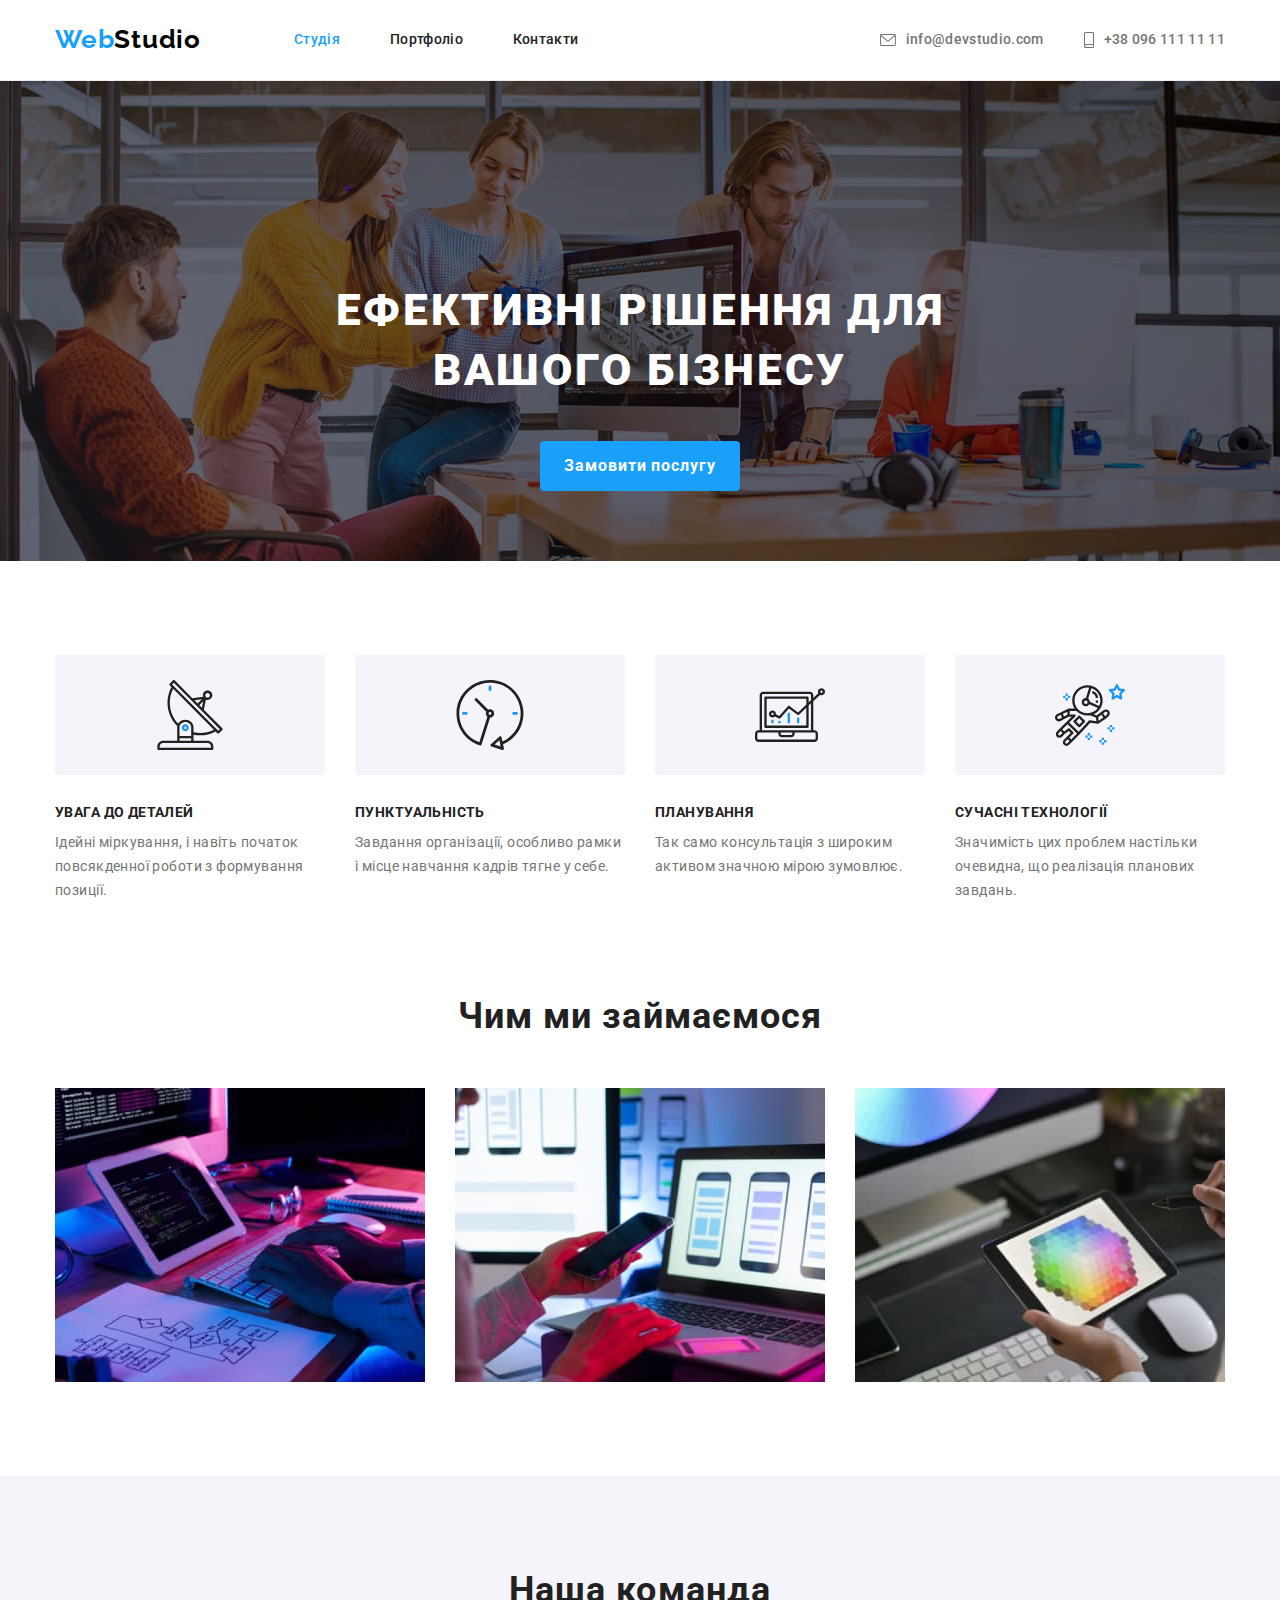
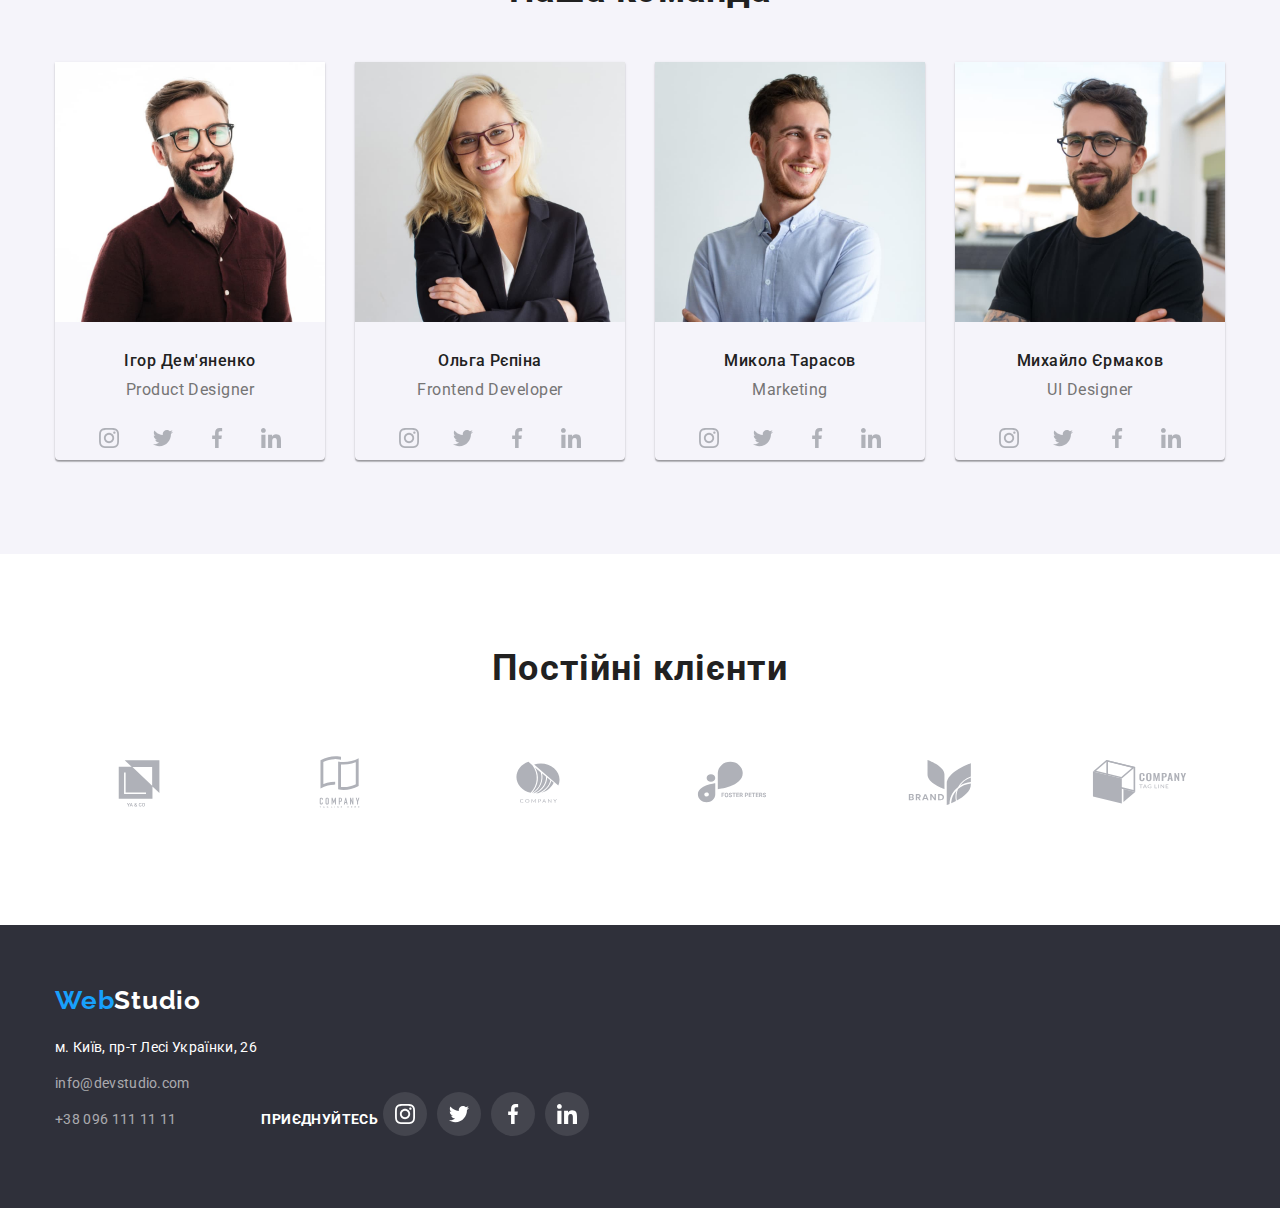
==== index.html @ 4e3cd731 "footer" ====
<!DOCTYPE html>
<html lang="uk">
  <head>
    <meta charset="UTF-8" />
    <meta http-equiv="X-UA-Compatible" content="IE=edge" />
    <meta name="viewport" content="width=device-width, initial-scale=1.0" />
    <title>Studio</title>
    <link rel="preconnect" href="https://fonts.googleapis.com" />
    <link rel="preconnect" href="https://fonts.gstatic.com" crossorigin />
    <link
      href="https://fonts.googleapis.com/css2?family=Raleway:wght@700&family=Roboto:wght@400;500;700;900&display=swap"
      rel="stylesheet"
    />
    <link
      rel="stylesheet"
      href="https://cdnjs.cloudflare.com/ajax/libs/modern-normalize/1.1.0/modern-normalize.min.css"
    />
    <link rel="stylesheet" href="./css/styles.css" />
  </head>
  <body>
    <header>
      <div class="container main-nav">
        <a href="./index.html" class="logo"
          ><span class="logo-first-text">Web</span
          ><span class="logo-nav-second-text">Studio</span></a
        >
        <nav>
          <ul class="site-nav list">
            <li class="item">
              <a href="./index.html" class="link current">Студія</a>
            </li>
            <li class="item">
              <a href="./portfolio.html" class="link">Портфоліо</a>
            </li>
            <li class="item"><a href="" class="link">Контакти</a></li>
          </ul>
        </nav>
        <ul class="contacts list">
          <li class="item">
            <svg class="icon envelope" width="16px" height="12px">
              <use href="../images/sprite-min.svg#icon-envelope"></use>
            </svg>
            <a href="mailto:info@devstudio.com">info@devstudio.com</a>
          </li>
          <li class="item">
            <svg class="icon smartphone" width="10px" height="16px">
              <use href="../images/sprite-min.svg#icon-smartphone"></use>
            </svg>
            <a href="tel:+380961111111">+38 096 111 11 11</a>
          </li>
        </ul>
      </div>
    </header>
    <main>
      <!-- секція герой -->

      <section class="hero overlay">
        <div class="container">
          <h1 class="hero-title">Ефективні рішення для вашого бізнесу</h1>
          <button type="button" class="button hero-button">
            Замовити послугу
          </button>
        </div>
      </section>

      <section class="section">
        <div class="container">
          <h2 class="section-title visually-hidden">Наші переваги</h2>
          <ul class="features-list list">
            <li class="item">
              <div class="icon">
                <svg class="antena" width="70px" height="70px">
                  <use href="../images/sprite-min.svg#icon-antena"></use>
                </svg>
              </div>
              <h3 class="title">Увага до деталей</h3>
              <p class="text">
                Ідейні міркування, і навіть початок повсякденної роботи з
                формування позиції.
              </p>
            </li>
            <li class="item">
              <div class="icon">
                <svg class="clock" width="70px" height="70px">
                  <use href="../images/sprite-min.svg#icon-clock"></use>
                </svg>
              </div>
              <h3 class="title">Пунктуальність</h3>
              <p class="text">
                Завдання організації, особливо рамки і місце навчання кадрів
                тягне у себе.
              </p>
            </li>
            <li class="item">
              <div class="icon">
                <svg class="diagram" width="70px" height="70px">
                  <use href="../images/sprite-min.svg#icon-diagram"></use>
                </svg>
              </div>
              <h3 class="title">Планування</h3>
              <p class="text">
                Так само консультація з широким активом значною мірою зумовлює.
              </p>
            </li>
            <li class="item">
              <div class="icon">
                <svg class="astronaut" width="70px" height="70px">
                  <use href="../images/sprite-min.svg#icon-astronaut"></use>
                </svg>
              </div>
              <h3 class="title">Сучасні технології</h3>
              <p class="text">
                Значимість цих проблем настільки очевидна, що реалізація
                планових завдань.
              </p>
            </li>
          </ul>
        </div>
      </section>

      <section class="section">
        <div class="container">
          <h2 class="section-title">Чим ми займаємося</h2>
          <ul class="work-list list">
            <li class="image">
              <img src="./images/what-we-do-1.jpg" alt="Кодимо алгоритми" />
            </li>
            <li class="image">
              <img src="./images/what-we-do-2.jpg" alt="Розробляємо дизайн" />
            </li>
            <li class="image">
              <img src="./images/what-we-do-3.jpg" alt="Обираємо кольори" />
            </li>
          </ul>
        </div>
      </section>

      <section class="section members">
        <div class="container">
          <h2 class="section-title">Наша команда</h2>
          <ul class="members-list list">
            <li class="item">
              <img
                src="./images/team-photo-1.jpg"
                width="270"
                height="260"
                alt="Член команди"
              />
              <div class="teammate-description">
                <h3 class="teammate-name">Ігор Дем'яненко</h3>
                <p class="teammate-post">Product Designer</p>
              </div>

              <ul class="social">
                <li>
                  <svg class="icon instagram" width="20px" height="20px">
                    <use href="../images/sprite-min.svg#icon-instagram"></use>
                  </svg>
                </li>
                <li>
                  <svg class="icon twitter" width="20px" height="20px">
                    <use href="../images/sprite-min.svg#icon-twitter"></use>
                  </svg>
                </li>
                <li>
                  <svg class="icon facebook" width="20px" height="20px">
                    <use href="../images/sprite-min.svg#icon-facebook"></use>
                  </svg>
                </li>
                <li>
                  <svg class="icon linkedin" width="20px" height="20px">
                    <use href="../images/sprite-min.svg#icon-linkedin"></use>
                  </svg>
                </li>
              </ul>
            </li>
            <li class="item">
              <img
                src="./images/team-photo-2.jpg"
                width="270"
                height="260"
                alt="Член команди"
              />
              <div class="teammate-description">
                <h3 class="teammate-name">Ольга Рєпіна</h3>
                <p class="teammate-post">Frontend Developer</p>
              </div>

              <ul class="social">
                <li>
                  <svg class="icon instagram" width="20px" height="20px">
                    <use href="../images/sprite-min.svg#icon-instagram"></use>
                  </svg>
                </li>
                <li>
                  <svg class="icon twitter" width="20px" height="20px">
                    <use href="../images/sprite-min.svg#icon-twitter"></use>
                  </svg>
                </li>
                <li>
                  <svg class="icon facebook" width="20px" height="20px">
                    <use href="../images/sprite-min.svg#icon-facebook"></use>
                  </svg>
                </li>
                <li>
                  <svg class="icon linkedin" width="20px" height="20px">
                    <use href="../images/sprite-min.svg#icon-linkedin"></use>
                  </svg>
                </li>
              </ul>
            </li>
            <li class="item">
              <img
                src="./images/team-photo-3.jpg"
                width="270"
                height="260"
                alt="Член команди"
              />
              <div class="teammate-description">
                <h3 class="teammate-name">Микола Тарасов</h3>
                <p class="teammate-post">Marketing</p>
              </div>

              <ul class="social">
                <li>
                  <svg class="icon instagram" width="20px" height="20px">
                    <use href="../images/sprite-min.svg#icon-instagram"></use>
                  </svg>
                </li>
                <li>
                  <svg class="icon twitter" width="20px" height="20px">
                    <use href="../images/sprite-min.svg#icon-twitter"></use>
                  </svg>
                </li>
                <li>
                  <svg class="icon facebook" width="20px" height="20px">
                    <use href="../images/sprite-min.svg#icon-facebook"></use>
                  </svg>
                </li>
                <li>
                  <svg class="icon linkedin" width="20px" height="20px">
                    <use href="../images/sprite-min.svg#icon-linkedin"></use>
                  </svg>
                </li>
              </ul>
            </li>
            <li class="item">
              <img
                src="./images/team-photo-4.jpg"
                width="270"
                height="260"
                alt="Член команди"
              />
              <div class="teammate-description">
                <h3 class="teammate-name">Михайло Єрмаков</h3>
                <p class="teammate-post">UI Designer</p>
              </div>

              <ul class="social">
                <li>
                  <svg class="icon instagram" width="20px" height="20px">
                    <use href="../images/sprite-min.svg#icon-instagram"></use>
                  </svg>
                </li>
                <li>
                  <svg class="icon twitter" width="20px" height="20px">
                    <use href="../images/sprite-min.svg#icon-twitter"></use>
                  </svg>
                </li>
                <li>
                  <svg class="icon facebook" width="20px" height="20px">
                    <use href="../images/sprite-min.svg#icon-facebook"></use>
                  </svg>
                </li>
                <li>
                  <svg class="icon linkedin" width="20px" height="20px">
                    <use href="../images/sprite-min.svg#icon-linkedin"></use>
                  </svg>
                </li>
              </ul>
            </li>
          </ul>
        </div>
      </section>
      <section class="section">
        <div class="container">
          <h2 class="section-title">Постійні клієнти</h2>
          <ul class="clients">
            <li class="item">
              <a href="" class="link">
                <svg class="icon logo-1" width="106px" height="60px">
                  <use href="../images/sprite-min.svg#icon-logo-1"></use>
                </svg>
              </a>
            </li>
            <li class="item">
              <a href="" class="link">
                <svg class="icon logo-2" width="106px" height="60px">
                  <use href="../images/sprite-min.svg#icon-logo-2"></use>
                </svg>
              </a>
            </li>
            <li class="item">
              <a href="" class="link">
                <svg class="icon logo-3" width="106px" height="60px">
                  <use href="../images/sprite-min.svg#icon-logo-3"></use>
                </svg>
              </a>
            </li>
            <li class="item">
              <a href="" class="link">
                <svg class="icon logo-4" width="106px" height="60px">
                  <use href="../images/sprite-min.svg#icon-logo-4"></use>
                </svg>
              </a>
            </li>
            <li class="item">
              <a href="" class="link">
                <svg class="icon logo-5" width="106px" height="60px">
                  <use href="../images/sprite-min.svg#icon-logo-5"></use>
                </svg>
              </a>
            </li>
            <li class="item">
              <a href="" class="link">
                <svg class="icon logo-6" width="106px" height="60px">
                  <use href="../images/sprite-min.svg#icon-logo-6"></use>
                </svg>
              </a>
            </li>
          </ul>
        </div>
      </section>
    </main>

    <footer>
      <div class="container">
        <a href="./index.html" class="logo link">
          <span class="logo-first-text">Web</span
          ><span class="logo-foot-second-text">Studio</span>
        </a>

        <address>
          <ul class="list">
            <li class="link-contact">
              <a
                href="https://goo.gl/maps/D8XiGMWLW442jAMw8"
                target="_blank"
                rel="noopener noreferrer"
                class="footer-geolocation"
                >м. Київ, пр-т Лесі Українки, 26</a
              >
            </li>
            <li class="link-contact">
              <a href="mailto:info@devstudio.com" class="footer-contacts"
                >info@devstudio.com</a
              >
            </li>
            <li class="link-contact">
              <a href="tel:+380961111111" class="footer-contacts"
                >+38 096 111 11 11</a
              >
            </li>
          </ul>
        </address>
          <h3 class="title">Приєднуйтесь</h3>
          <ul class="footer-social">
            <li class="item list">
              <a href="" class="link">
                <svg class="icon instagram" width="20px" height="20px">
                  <use href="../images/sprite-min.svg#icon-instagram"></use>
                </svg>
              </a>
            </li>
            <li class="item list">
              <a href="" class="link">
                <svg class="icon twitter" width="20px" height="20px">
                  <use href="../images/sprite-min.svg#icon-twitter"></use>
                </svg>
              </a>
            </li>
            <li class="item list">
              <a href="" class="link">
                <svg class="icon facebook" width="20px" height="20px">
                  <use href="../images/sprite-min.svg#icon-facebook"></use>
                </svg>
              </a>
            </li>
            <li class="item list">
              <a href="" class="link">
                <svg class="icon linkedin" width="20px" height="20px">
                  <use href="../images/sprite-min.svg#icon-linkedin"></use>
                </svg>
              </a>
            </li>
          </ul>

      </div>
    </footer>
  </body>
</html>
---- css/styles.css ----
:root {
    --primary-text-color: #212121;
    --secondary-text-color: #757575;
    --accent-color: #18a0fb;
    --primary-bg-color: #ffffff;
    --secondary-bg-color: #2F303A;
    --filter-bg-color: #F5F4FA;

    --nav-logo-second-text-color: #000000;
}

/* задамо основні параметри для боді */
body {
    background-color: var(--primary-bg-color);
    color: var(--primary-text-color);
    font-family: 'Roboto', sans-serif;
    letter-spacing: 0.02em;
}

header {
    border-bottom: 1px solid #ECECEC;
}

nav {
    margin-left: 93px;
}

.list {
    margin: 0;
    padding: 0;
    list-style: none;
}

.container {
    width: 1200px;
    margin: 0 auto;
    padding: 0 15px;
}

h1,h2,h3,h4,h5,h6,p,ul{
    padding: 0;
    margin: 0;
}

.main-nav {
    display: flex;
    align-items: center;
    justify-content: center;
}

/* форматування логотипу (в навігації слово поділене на дві частини і у утері також) */
.logo {
        display: block;
    font-family: 'Raleway';
    font-size: 26px;
    font-weight: 700;
    text-decoration: none;
    
    line-height: 1.2;
    letter-spacing: 0.03em;
}

.logo-first-text {
    color: var(--accent-color);
}

.logo-nav-second-text {
    color: var(--nav-logo-second-text-color);
}

.logo-foot-second-text {
    color: var(--primary-bg-color);
}
/* кінець форматування логотипу */

/* форматування навігації */
.site-nav{
    display: flex;
}

.site-nav .item:not(:last-child){
    margin-right: 50px;
}

.site-nav .link {
    display: block;
    padding-top: 32px;
    padding-bottom: 32px;

    font-weight: 500;
    font-size: 14px;
    text-decoration: none;

    line-height: 1.14;
    color: #212121;
}

.site-nav .link:hover,
.site-nav .link:focus {
    color: var(--accent-color);
}

.contacts{
    display: flex;
    margin-left: auto;
}

.contacts .item{
    display: flex;
    align-items: center;
}

.contacts .item:not(:last-child) {
    margin-right: 40px;
}

.contacts a {
    font-weight: 500;
    font-size: 14px;
    line-height: 1.14;
    text-decoration: none;
    color: #757575;
}

.contacts a:hover {
    color: var(--accent-color);
}

.contacts .icon{
    fill: var(--secondary-text-color);
}

.contacts .icon:hover {
    fill: var(--accent-color);
}

.envelope {
    margin-right: 10px;
    fill: currentColor;
}

.smartphone {
    margin-right: 10px;
    fill: currentColor;
}

.antena {
    fill: currentColor;
}

.instagram{
    fill: currentColor;
}



/* hero */
.hero {
    padding: 200px 0px;
    background: var(--secondary-bg-color);
    text-align: center;
}

.overlay{
    max-width: 1600px;
    height: 480px;
    margin-left: auto;
    margin-right: auto;
    background-color: var(--secondary-bg-color);
    background-image: linear-gradient(
        to right,
        rgba(47, 48, 58, 0.4),
        rgba(0, 0, 0, 0.4)
    ), url(../images/img-min.jpg);
    background-repeat: no-repeat;
    background-position: center;
    background-size: cover;
}

.hero-title {
    margin-bottom: 40px;
    margin-left: auto;
    margin-right: auto;
    max-width: 696px;

    font-weight: 900;
    font-size: 44px;    
    line-height: 1.36;
    letter-spacing: 0.06em;
    text-transform: uppercase;
    color: var(--primary-bg-color);
}

/* button */
.button {
    font-family: inherit;
    font-weight: 700;
    font-size: 16px;
    line-height: 1.88;
    min-width: 216px;
    letter-spacing: 0.06em;

    border-radius: 4px;
    border: 0;
    cursor: pointer;
}

.hero-button {
    min-width: 200px;
    min-height: 50px;
    color: var(--primary-bg-color);
    background-color: var(--accent-color);
}

.features-list{
    display: flex;
    flex-wrap: wrap;
}

.features-list .title {
    margin-top: 0px;
    margin-bottom: 10px;

    font-weight: 700;
    font-size: 14px;
    text-decoration: none;

    line-height: 1.14;
    letter-spacing: 0.03em;
    text-transform: uppercase;
    color: var(--primary-text-color);
}

.features-list .item{
    width: calc((100% - 90px) / 4);
    margin-right: 30px;
}

.features-list .item:nth-child(4n){
    margin-right: 0px;
}

.features-list .icon{
    display: flex;
    align-items: center;
    justify-content: center;
    height: 120px;
    margin-bottom: 30px;
    background-color: var(--filter-bg-color);
    border-radius: 4px;
}

.features-list .text {
    margin-top: 0px;
    margin-bottom: 0px;

    font-size: 14px;
    text-decoration: none;
    line-height: 1.7;
    letter-spacing: 0.03em;
    color: var(--secondary-text-color);
}

/* section */
.section {
    padding-top: 94px;
    padding-bottom: 94px;
}

.section:nth-child(3){
    padding-top: 0px;
}

.section-title {
    margin-top: 0px;
    margin-bottom: 50px;
    font-weight: 700;
    font-size: 36px;
    
    line-height: 1.16;
    text-align: center;
    letter-spacing: 0.03em;
    color: var(--primary-text-color);
}

.work-list{
    display: flex;
    flex-wrap: wrap;
    min-width: 370px;
    gap: 30px;
}

.members{
    background-color: var(--filter-bg-color);
}

.members-list {
    display: flex;
    flex-wrap: wrap;
    margin: -15px;
}

.members-list .item{
    width: 270px;
    margin: 15px;

    box-shadow: 0px 1px 3px rgba(0, 0, 0, 0.12),
            0px 1px 1px rgba(0, 0, 0, 0.14),
            0px 2px 1px rgba(0, 0, 0, 0.2);
    border-radius: 0px 0px 4px 4px;
}

.social li{
    display: flex;
    border-radius: 50%;
    color: #afb1b8;
}

.social li:hover{
    background-color: var(--accent-color);
    color: #ffffff;
}

.social .icon{
    fill: currentColor;
}

.social .icon:hover {
    fill: currentColor;
}


img {
    display: block;
    max-width: 100%;
    height: auto;
}

.social{
    display: flex;
    margin-right: auto;
    margin-left: auto;
    width: 206px;
    justify-content: center;
    
    list-style: none;
}
.social li{
    display: inline-flex;
    margin-right: 10px;
    width: 44px;
    height: 44px;
    align-items: center;
    justify-content: center;
}

.social li:last-child {
    margin-right: 0;
}

.teammate-description{
    padding-bottom: 16px;
    padding-top: 30px;
}

.teammate-name {
    margin-bottom: 10px;
    font-weight: 500;
    font-size: 16px;
    line-height: 1.18;
    text-align: center;
    letter-spacing: 0.03em;
    color: var(--primary-text-color);
}

.teammate-post {
    font-size: 16px;
    line-height: 1.18;
    text-align: center;
    letter-spacing: 0.03em;
    color: var(--secondary-text-color);
}

.clients{
    display: flex;
    flex-wrap: wrap;

    list-style: none;
}

.clients .item{
    display: flex;
    width: 170px;
    height: 92px;
    justify-content: center;
    align-items: center;

    color: #afb1b8;
    
}
.clients .item:not(:last-child) {
    margin-right: 30px;
}


.clients .link  {
    color: inherit;
}

.clients .link:hover {
    color: var(--accent-color);
}

.clients .icon {
    fill: currentColor;
}

.clients .icon:hover {
    fill: currentColor;
}

footer {
    padding-top: 60px;
    padding-bottom: 60px;
    margin-left: auto;
    margin-right: auto;

    vertical-align: baseline;
    background: var(--secondary-bg-color);
}

footer .link{
    margin-bottom: 20px;
}

.footer-geolocation  {
    padding-left: 215;
    font-size: 14px;
    line-height: 1.7;
    text-decoration: none;
    font-style: normal;

    color: var(--primary-bg-color);
}

.footer-contacts{
    font-size: 14px;
    line-height: 1.7;
    text-decoration: none;
    font-style: normal;
    color: rgba(255, 255, 255, 0.6);
}

.footer-geolocation:hover,
.footer-geolocation:focus,
.footer-contacts:hover,
.footer-contacts:focus {
    color: var(--accent-color);
}

address {
    display: inline-block;
}

footer .title {
    display: inline-flex;
    margin-top: 0px;
    margin-bottom: 20px;

    font-weight: 700;
    font-size: 14px;

    line-height: 1.14;
    letter-spacing: 0.03em;
    text-transform: uppercase;
    color: var(--primary-bg-color);
}

.footer-social {
    display: inline-flex;
    flex-wrap: wrap;

    list-style: none;
}

.footer-social .link {
    margin-bottom: 0;
}

.footer-social .item {
    display: inline-flex;
    width: 44px;
    height: 44px;
    justify-content: center;
    align-items: center;
    border-radius: 50%;
    background: rgba(255, 255, 255, 0.1);

    color: #ffffff;
}

.footer-social .item:not(:last-child) {
    margin-right: 10px;
}

.footer-social .link {
    color: inherit;
}

.footer-social .icon {
    display: flex;
    fill: currentColor;
} 

.footer-social .item:hover {
    background: var(--accent-color);
}

.footer-social .icon {
    fill: currentColor;
}

.footer-social .icon:hover {
    fill: currentColor;
}

.link-contact {
    margin-bottom: 12px;
}

.site-nav .current {
    color: var(--accent-color);
}

/* site-page potfolio */

.filter {
    display: flex;
    justify-content: center;
    margin-bottom: 50px;
}

.filter-button {
    min-width: 67px;
    padding: 6px 22px;
    color: var(--primary-text-color);
    background-color: var(--filter-bg-color);
    border-radius: 4px;
}

.filter > .item:not(:first-child) {
    margin-left: 8px;
}

.filter-button:hover,
.filter-button:focus {
    color: var(--primary-bg-color);
    background-color: var(--accent-color);

    box-shadow: 0px 3px 1px rgba(0, 0, 0, 0.1),
        0px 1px 2px rgba(0, 0, 0, 0.08),
        0px 2px 2px rgba(0, 0, 0, 0.12);

}

.portfolio{
    display: flex;
    flex-wrap: wrap;
    margin: -15px;
}

.portfolio a {
    text-decoration: none;
}

.portfolio > .item{
    width: 370px;
    margin: 15px;


}

.portfolio > .item:hover {
box-shadow: 0px 1px 1px rgba(0, 0, 0, 0.12),
            0px 4px 4px rgba(0, 0, 0, 0.06),
            1px 4px 6px rgba(0, 0, 0, 0.16);
}
.portfolio-example {
    margin-bottom: 4px;

    font-weight: 700;
    font-size: 18px;
    line-height: 2.0;

    letter-spacing: 0.06em;
    color: var(--primary-text-color);
}

.portfolio-text {
    font-size: 16px;
    line-height: 1.87;

    letter-spacing: 0.03em;
    color: var(--secondary-text-color);
}

.example-description{
    padding: 20px 24px;
    border-bottom: 1px solid var(--filter-bg-color);
    border-left: 1px solid var(--filter-bg-color);
    border-right: 1px solid var(--filter-bg-color);
}


.visually-hidden {
    position: absolute;
    white-space: nowrap;
    width: 1px;
    height: 1px;
    overflow: hidden;
    border: 0;
    padding: 0;
    clip: rect(0 0 0 0);
    clip-path: inset(50%);
    margin: -1px;
}
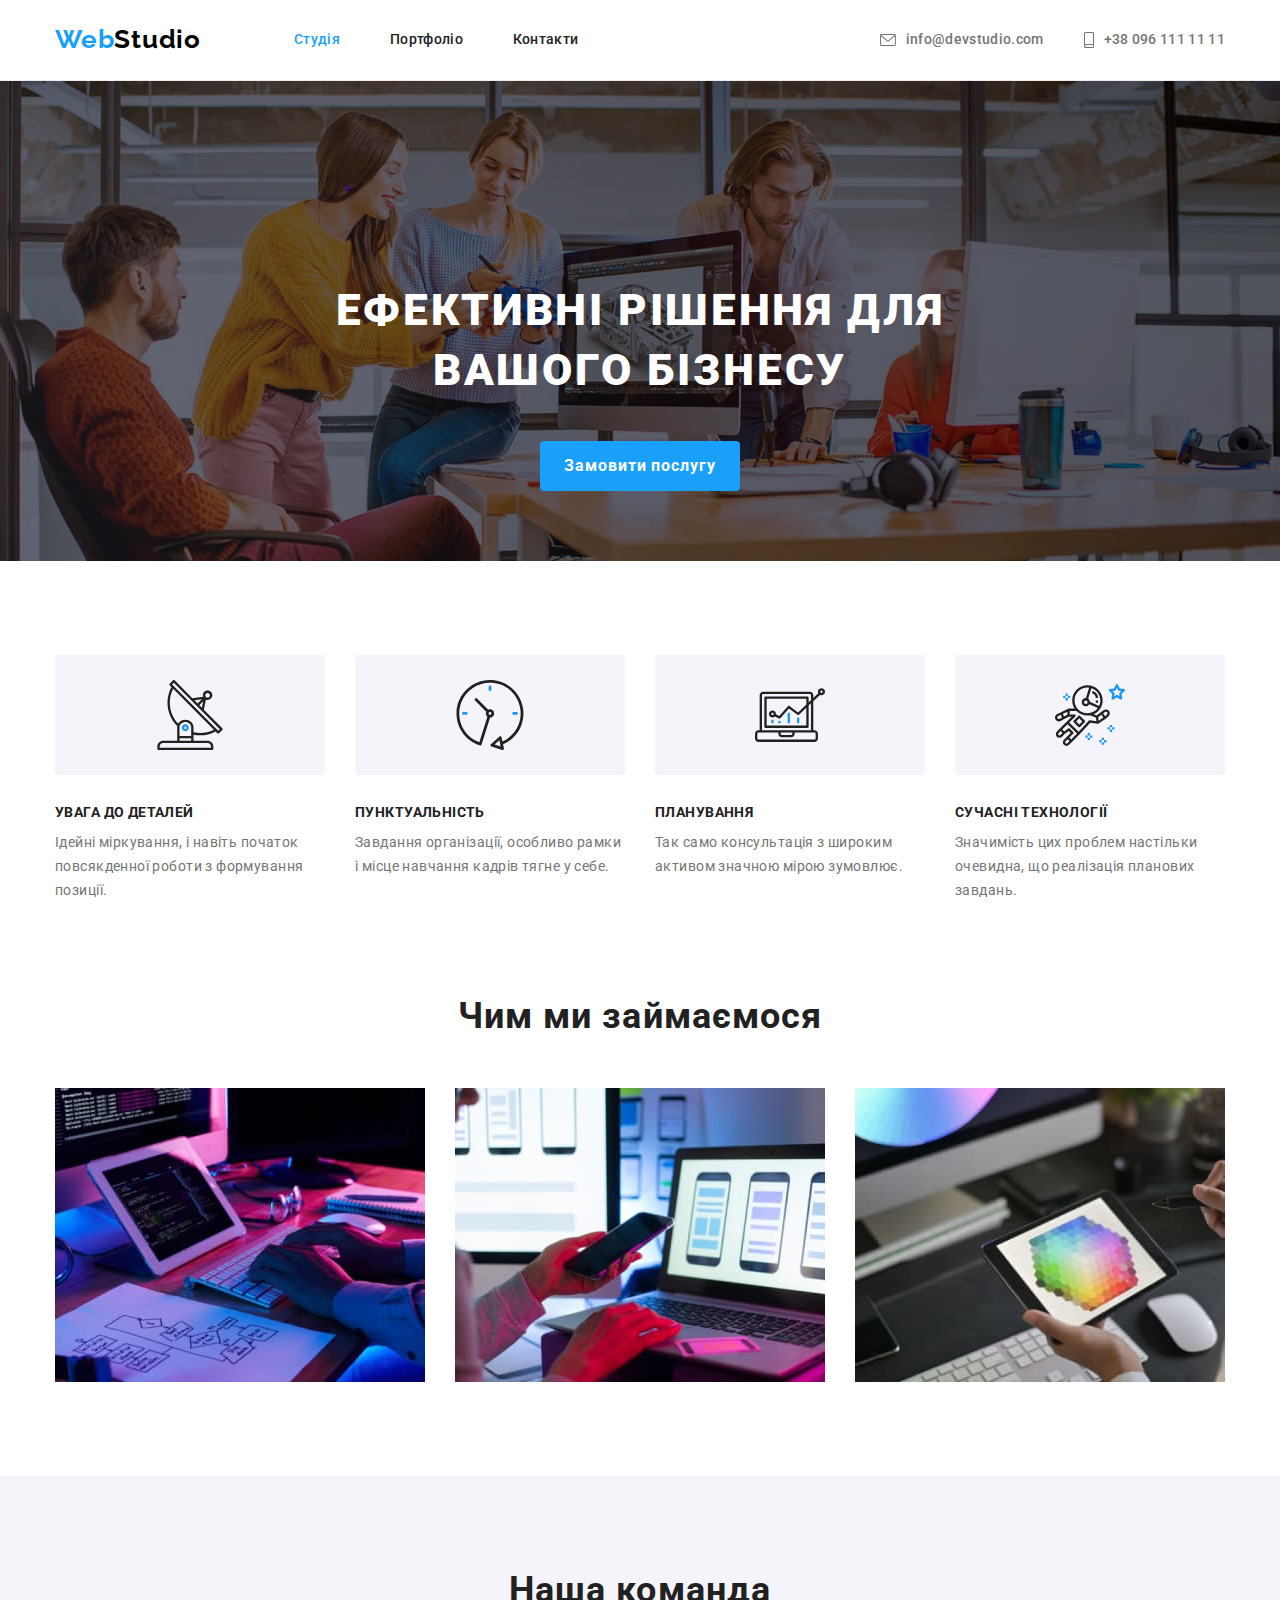
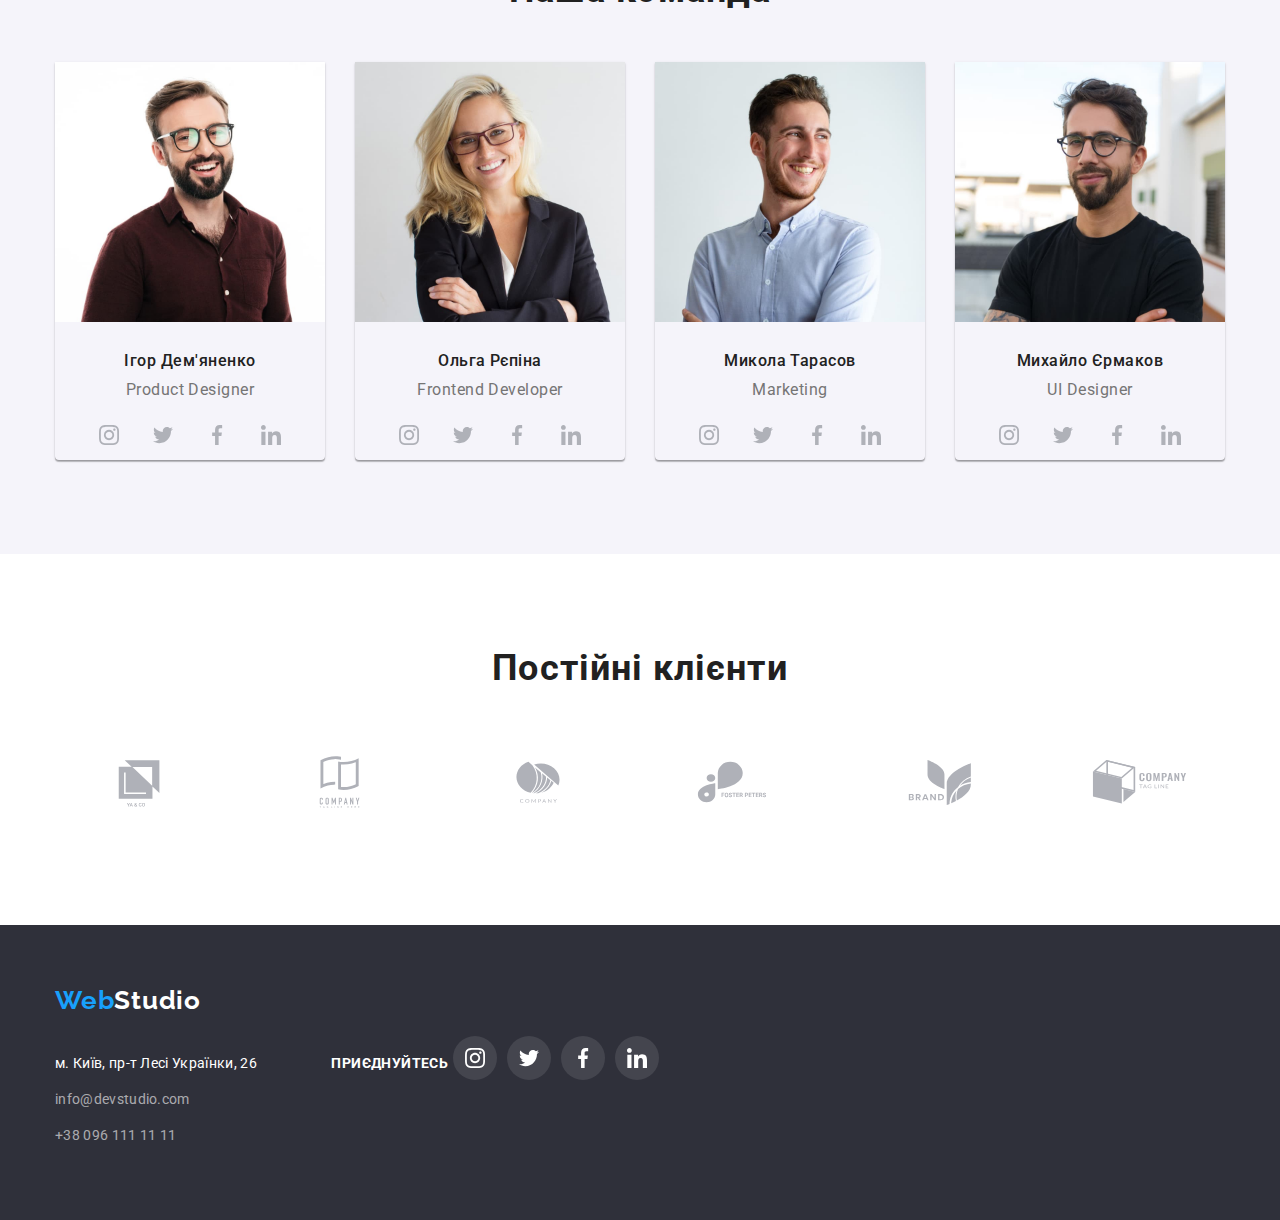
==== commit d86b7fef: "portfolio" ====
--- a/index.html
+++ b/index.html
@@ -151,26 +151,34 @@
                 <p class="teammate-post">Product Designer</p>
               </div>
 
-              <ul class="social">
-                <li>
-                  <svg class="icon instagram" width="20px" height="20px">
-                    <use href="../images/sprite-min.svg#icon-instagram"></use>
-                  </svg>
-                </li>
-                <li>
-                  <svg class="icon twitter" width="20px" height="20px">
-                    <use href="../images/sprite-min.svg#icon-twitter"></use>
-                  </svg>
-                </li>
-                <li>
-                  <svg class="icon facebook" width="20px" height="20px">
-                    <use href="../images/sprite-min.svg#icon-facebook"></use>
-                  </svg>
-                </li>
-                <li>
-                  <svg class="icon linkedin" width="20px" height="20px">
-                    <use href="../images/sprite-min.svg#icon-linkedin"></use>
-                  </svg>
+              <ul class="social list">
+                <li class="social-item">
+                  <a href="" class="link">
+                    <svg class="icon instagram" width="20px" height="20px">
+                      <use href="../images/sprite-min.svg#icon-instagram"></use>
+                    </svg>
+                  </a>
+                </li>
+                <li class="social-item">
+                  <a href="" class="link">
+                    <svg class="icon twitter" width="20px" height="20px">
+                      <use href="../images/sprite-min.svg#icon-twitter"></use>
+                    </svg>
+                  </a>
+                </li>
+                <li class="social-item">
+                  <a href="" class="link">
+                    <svg class="icon facebook" width="20px" height="20px">
+                      <use href="../images/sprite-min.svg#icon-facebook"></use>
+                    </svg>
+                  </a>
+                </li>
+                <li class="social-item">
+                  <a href="" class="link">
+                    <svg class="icon linkedin" width="20px" height="20px">
+                      <use href="../images/sprite-min.svg#icon-linkedin"></use>
+                    </svg>
+                  </a>
                 </li>
               </ul>
             </li>
@@ -186,26 +194,34 @@
                 <p class="teammate-post">Frontend Developer</p>
               </div>
 
-              <ul class="social">
-                <li>
-                  <svg class="icon instagram" width="20px" height="20px">
-                    <use href="../images/sprite-min.svg#icon-instagram"></use>
-                  </svg>
-                </li>
-                <li>
-                  <svg class="icon twitter" width="20px" height="20px">
-                    <use href="../images/sprite-min.svg#icon-twitter"></use>
-                  </svg>
-                </li>
-                <li>
-                  <svg class="icon facebook" width="20px" height="20px">
-                    <use href="../images/sprite-min.svg#icon-facebook"></use>
-                  </svg>
-                </li>
-                <li>
-                  <svg class="icon linkedin" width="20px" height="20px">
-                    <use href="../images/sprite-min.svg#icon-linkedin"></use>
-                  </svg>
+<ul class="social list">
+                <li class="social-item">
+                  <a href="" class="link">
+                    <svg class="icon instagram" width="20px" height="20px">
+                      <use href="../images/sprite-min.svg#icon-instagram"></use>
+                    </svg>
+                  </a>
+                </li>
+                <li class="social-item">
+                  <a href="" class="link">
+                    <svg class="icon twitter" width="20px" height="20px">
+                      <use href="../images/sprite-min.svg#icon-twitter"></use>
+                    </svg>
+                  </a>
+                </li>
+                <li class="social-item">
+                  <a href="" class="link">
+                    <svg class="icon facebook" width="20px" height="20px">
+                      <use href="../images/sprite-min.svg#icon-facebook"></use>
+                    </svg>
+                  </a>
+                </li>
+                <li class="social-item">
+                  <a href="" class="link">
+                    <svg class="icon linkedin" width="20px" height="20px">
+                      <use href="../images/sprite-min.svg#icon-linkedin"></use>
+                    </svg>
+                  </a>
                 </li>
               </ul>
             </li>
@@ -221,26 +237,34 @@
                 <p class="teammate-post">Marketing</p>
               </div>
 
-              <ul class="social">
-                <li>
-                  <svg class="icon instagram" width="20px" height="20px">
-                    <use href="../images/sprite-min.svg#icon-instagram"></use>
-                  </svg>
-                </li>
-                <li>
-                  <svg class="icon twitter" width="20px" height="20px">
-                    <use href="../images/sprite-min.svg#icon-twitter"></use>
-                  </svg>
-                </li>
-                <li>
-                  <svg class="icon facebook" width="20px" height="20px">
-                    <use href="../images/sprite-min.svg#icon-facebook"></use>
-                  </svg>
-                </li>
-                <li>
-                  <svg class="icon linkedin" width="20px" height="20px">
-                    <use href="../images/sprite-min.svg#icon-linkedin"></use>
-                  </svg>
+<ul class="social list">
+                <li class="social-item">
+                  <a href="" class="link">
+                    <svg class="icon instagram" width="20px" height="20px">
+                      <use href="../images/sprite-min.svg#icon-instagram"></use>
+                    </svg>
+                  </a>
+                </li>
+                <li class="social-item">
+                  <a href="" class="link">
+                    <svg class="icon twitter" width="20px" height="20px">
+                      <use href="../images/sprite-min.svg#icon-twitter"></use>
+                    </svg>
+                  </a>
+                </li>
+                <li class="social-item">
+                  <a href="" class="link">
+                    <svg class="icon facebook" width="20px" height="20px">
+                      <use href="../images/sprite-min.svg#icon-facebook"></use>
+                    </svg>
+                  </a>
+                </li>
+                <li class="social-item">
+                  <a href="" class="link">
+                    <svg class="icon linkedin" width="20px" height="20px">
+                      <use href="../images/sprite-min.svg#icon-linkedin"></use>
+                    </svg>
+                  </a>
                 </li>
               </ul>
             </li>
@@ -256,26 +280,34 @@
                 <p class="teammate-post">UI Designer</p>
               </div>
 
-              <ul class="social">
-                <li>
-                  <svg class="icon instagram" width="20px" height="20px">
-                    <use href="../images/sprite-min.svg#icon-instagram"></use>
-                  </svg>
-                </li>
-                <li>
-                  <svg class="icon twitter" width="20px" height="20px">
-                    <use href="../images/sprite-min.svg#icon-twitter"></use>
-                  </svg>
-                </li>
-                <li>
-                  <svg class="icon facebook" width="20px" height="20px">
-                    <use href="../images/sprite-min.svg#icon-facebook"></use>
-                  </svg>
-                </li>
-                <li>
-                  <svg class="icon linkedin" width="20px" height="20px">
-                    <use href="../images/sprite-min.svg#icon-linkedin"></use>
-                  </svg>
+<ul class="social list">
+                <li class="social-item">
+                  <a href="" class="link">
+                    <svg class="icon instagram" width="20px" height="20px">
+                      <use href="../images/sprite-min.svg#icon-instagram"></use>
+                    </svg>
+                  </a>
+                </li>
+                <li class="social-item">
+                  <a href="" class="link">
+                    <svg class="icon twitter" width="20px" height="20px">
+                      <use href="../images/sprite-min.svg#icon-twitter"></use>
+                    </svg>
+                  </a>
+                </li>
+                <li class="social-item">
+                  <a href="" class="link">
+                    <svg class="icon facebook" width="20px" height="20px">
+                      <use href="../images/sprite-min.svg#icon-facebook"></use>
+                    </svg>
+                  </a>
+                </li>
+                <li class="social-item">
+                  <a href="" class="link">
+                    <svg class="icon linkedin" width="20px" height="20px">
+                      <use href="../images/sprite-min.svg#icon-linkedin"></use>
+                    </svg>
+                  </a>
                 </li>
               </ul>
             </li>
@@ -363,38 +395,38 @@
             </li>
           </ul>
         </address>
-          <h3 class="title">Приєднуйтесь</h3>
-          <ul class="footer-social">
-            <li class="item list">
-              <a href="" class="link">
-                <svg class="icon instagram" width="20px" height="20px">
-                  <use href="../images/sprite-min.svg#icon-instagram"></use>
-                </svg>
-              </a>
-            </li>
-            <li class="item list">
-              <a href="" class="link">
-                <svg class="icon twitter" width="20px" height="20px">
-                  <use href="../images/sprite-min.svg#icon-twitter"></use>
-                </svg>
-              </a>
-            </li>
-            <li class="item list">
-              <a href="" class="link">
-                <svg class="icon facebook" width="20px" height="20px">
-                  <use href="../images/sprite-min.svg#icon-facebook"></use>
-                </svg>
-              </a>
-            </li>
-            <li class="item list">
-              <a href="" class="link">
-                <svg class="icon linkedin" width="20px" height="20px">
-                  <use href="../images/sprite-min.svg#icon-linkedin"></use>
-                </svg>
-              </a>
-            </li>
-          </ul>
-
+
+        <h3 class="title">Приєднуйтесь</h3>
+        <ul class="footer-social">
+          <li class="item list">
+            <a href="" class="link">
+              <svg class="icon instagram" width="20px" height="20px">
+                <use href="../images/sprite-min.svg#icon-instagram"></use>
+              </svg>
+            </a>
+          </li>
+          <li class="item list">
+            <a href="" class="link">
+              <svg class="icon twitter" width="20px" height="20px">
+                <use href="../images/sprite-min.svg#icon-twitter"></use>
+              </svg>
+            </a>
+          </li>
+          <li class="item list">
+            <a href="" class="link">
+              <svg class="icon facebook" width="20px" height="20px">
+                <use href="../images/sprite-min.svg#icon-facebook"></use>
+              </svg>
+            </a>
+          </li>
+          <li class="item list">
+            <a href="" class="link">
+              <svg class="icon linkedin" width="20px" height="20px">
+                <use href="../images/sprite-min.svg#icon-linkedin"></use>
+              </svg>
+            </a>
+          </li>
+        </ul>
       </div>
     </footer>
   </body>
--- a/css/styles.css
+++ b/css/styles.css
@@ -149,6 +149,18 @@
 }
 
 .instagram{
+    fill: currentColor;
+}
+
+.twitter {
+    fill: currentColor;
+}
+
+.facebook {
+    fill: currentColor;
+}
+
+.linkedin {
     fill: currentColor;
 }
 
@@ -305,56 +317,49 @@
     margin: 15px;
 
     box-shadow: 0px 1px 3px rgba(0, 0, 0, 0.12),
-            0px 1px 1px rgba(0, 0, 0, 0.14),
-            0px 2px 1px rgba(0, 0, 0, 0.2);
+                0px 1px 1px rgba(0, 0, 0, 0.14),
+                0px 2px 1px rgba(0, 0, 0, 0.2);
     border-radius: 0px 0px 4px 4px;
 }
 
-.social li{
-    display: flex;
-    border-radius: 50%;
-    color: #afb1b8;
-}
-
-.social li:hover{
-    background-color: var(--accent-color);
-    color: #ffffff;
-}
-
-.social .icon{
-    fill: currentColor;
-}
-
-.social .icon:hover {
-    fill: currentColor;
-}
-
-
-img {
-    display: block;
-    max-width: 100%;
-    height: auto;
-}
-
-.social{
+.social {
     display: flex;
     margin-right: auto;
     margin-left: auto;
     width: 206px;
-    justify-content: center;
-    
-    list-style: none;
-}
-.social li{
+}
+
+.social-item {
     display: inline-flex;
     margin-right: 10px;
     width: 44px;
     height: 44px;
     align-items: center;
     justify-content: center;
-}
-
-.social li:last-child {
+    
+    border-radius: 50%;
+}
+
+.social-item .link{
+    color: #afb1b8;
+}
+
+.social-item .link:hover {
+    color: #ffffff;
+}
+
+.social-item:hover{
+    background-color: var(--accent-color);
+}
+
+img {
+    display: block;
+    max-width: 100%;
+    height: auto;
+}
+
+
+.social .social-item:last-child {
     margin-right: 0;
 }
 
@@ -425,7 +430,7 @@
     margin-left: auto;
     margin-right: auto;
 
-    vertical-align: baseline;
+    align-items: baseline;
     background: var(--secondary-bg-color);
 }
 
@@ -459,14 +464,16 @@
 }
 
 address {
-    display: inline-block;
+    display: inline-flex;
+    flex-wrap: wrap;
 }
 
 footer .title {
     display: inline-flex;
+    flex-wrap: wrap;
     margin-top: 0px;
     margin-bottom: 20px;
-
+    margin-left: 70px;
     font-weight: 700;
     font-size: 14px;
 
@@ -479,8 +486,6 @@
 .footer-social {
     display: inline-flex;
     flex-wrap: wrap;
-
-    list-style: none;
 }
 
 .footer-social .link {
@@ -504,7 +509,7 @@
 }
 
 .footer-social .link {
-    color: inherit;
+    color: currentColor;
 }
 
 .footer-social .icon {
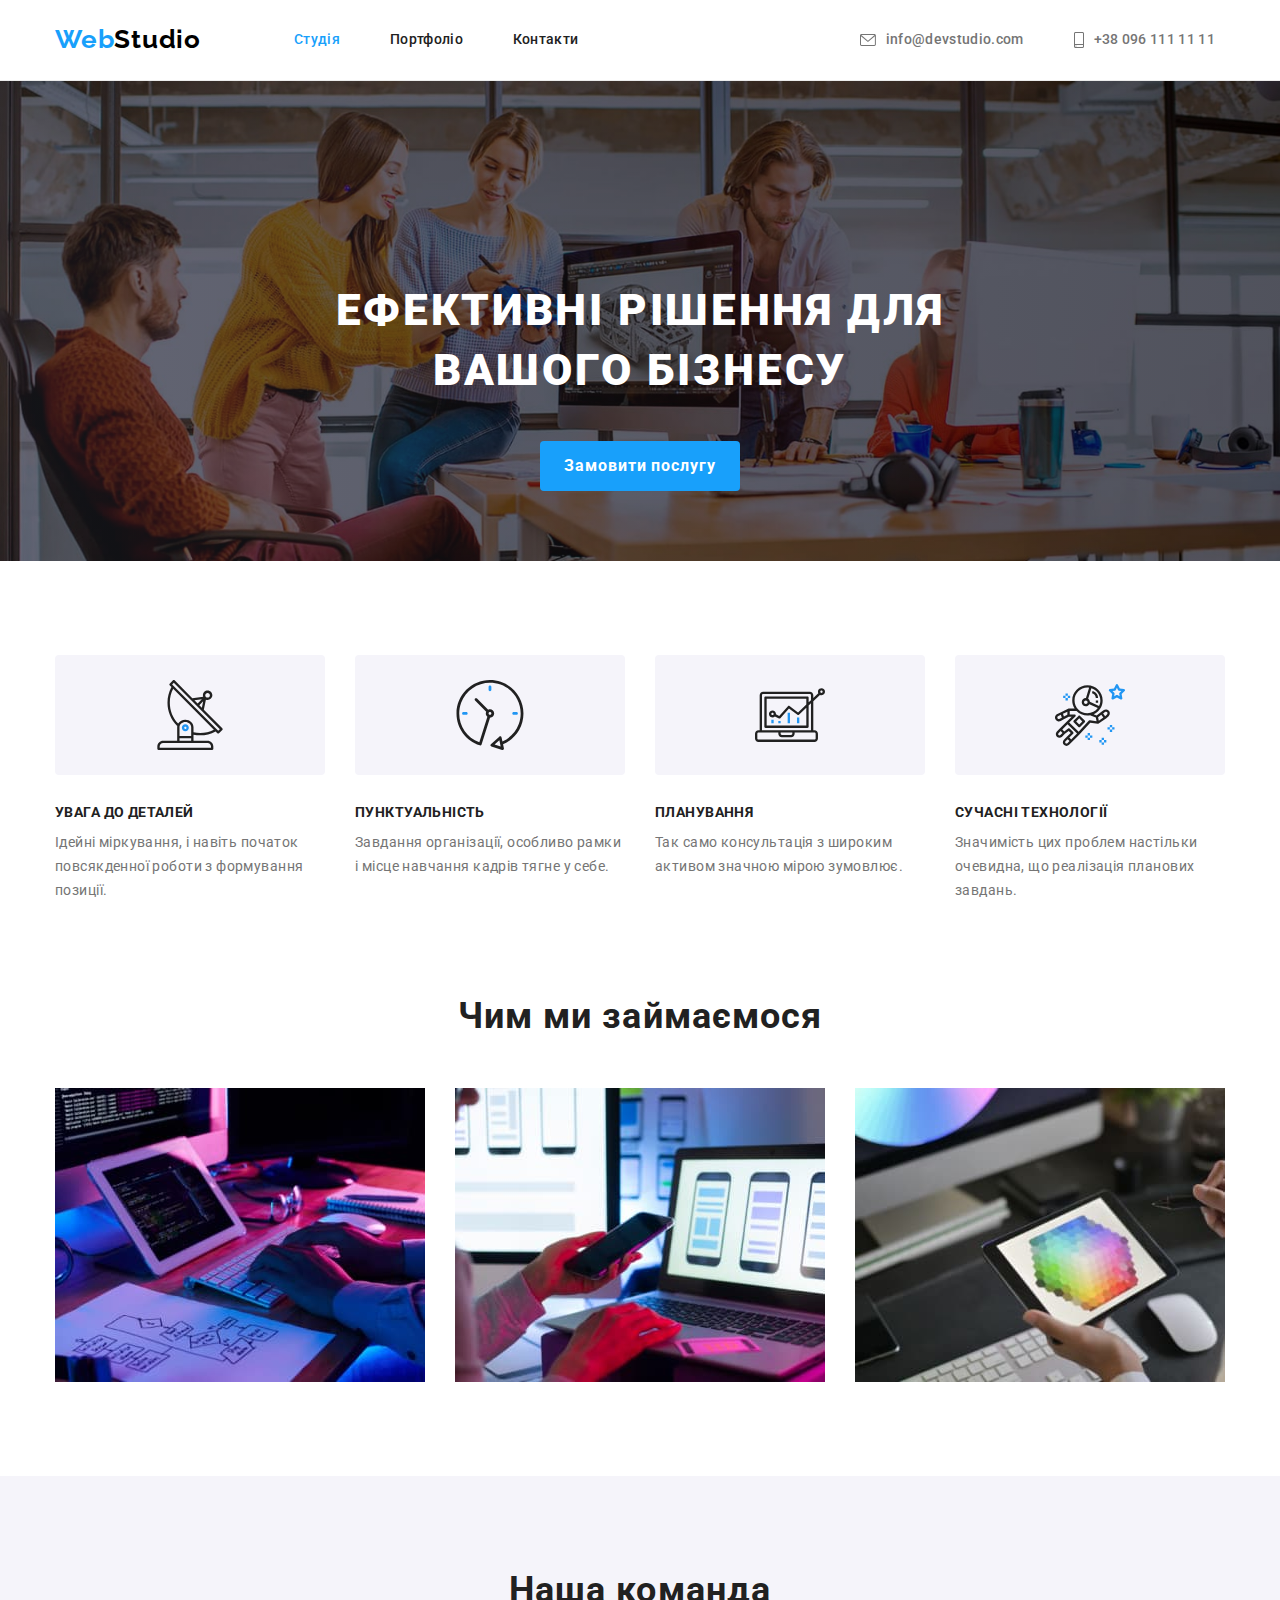
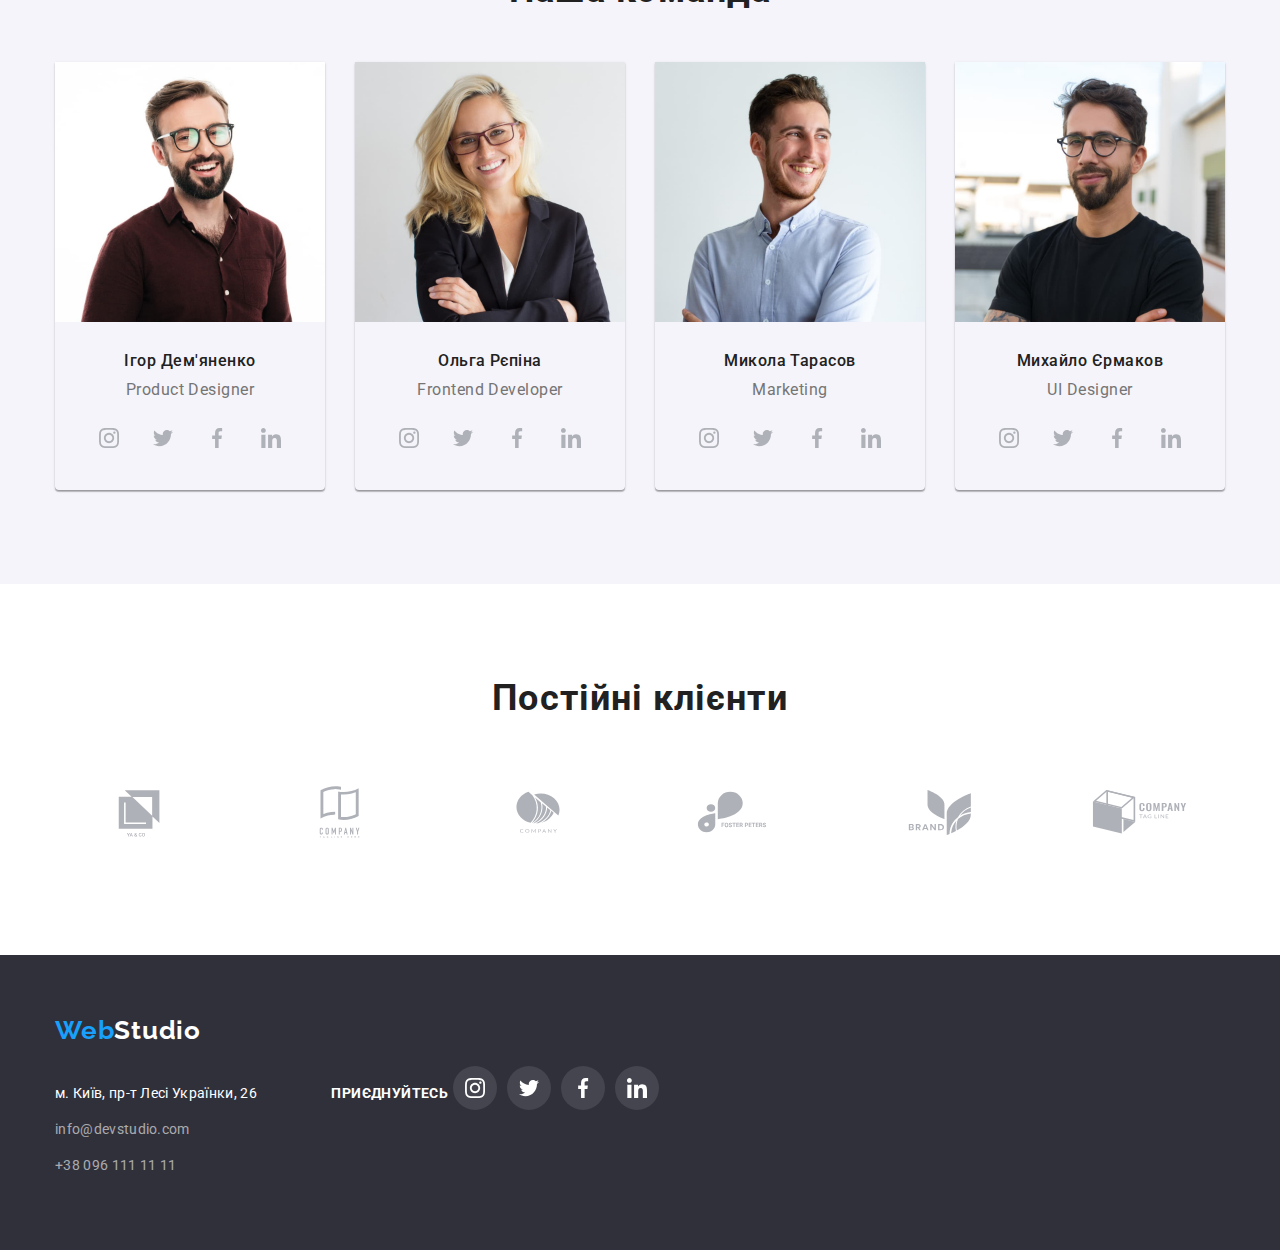
==== commit f317c8ed: "links" ====
--- a/index.html
+++ b/index.html
@@ -36,17 +36,21 @@
           </ul>
         </nav>
         <ul class="contacts list">
-          <li class="item">
-            <svg class="icon envelope" width="16px" height="12px">
-              <use href="../images/sprite-min.svg#icon-envelope"></use>
-            </svg>
-            <a href="mailto:info@devstudio.com">info@devstudio.com</a>
-          </li>
-          <li class="item">
-            <svg class="icon smartphone" width="10px" height="16px">
-              <use href="../images/sprite-min.svg#icon-smartphone"></use>
-            </svg>
-            <a href="tel:+380961111111">+38 096 111 11 11</a>
+          <li class="contacts-item">
+            <a href="mailto:info@devstudio.com" class="contacts-item-link link">
+              <svg class="icon envelope" width="16px" height="12px">
+                <use href="./images/sprite-min.svg#icon-envelope"></use>
+              </svg>
+              info@devstudio.com</a
+            >
+          </li>
+          <li class="contacts-item">
+            <a href="tel:+380961111111" class="contacts-item-link">
+              <svg class="icon smartphone" width="10px" height="16px">
+                <use href="./images/sprite-min.svg#icon-smartphone"></use>
+              </svg>
+              +38 096 111 11 11</a
+            >
           </li>
         </ul>
       </div>
@@ -70,7 +74,7 @@
             <li class="item">
               <div class="icon">
                 <svg class="antena" width="70px" height="70px">
-                  <use href="../images/sprite-min.svg#icon-antena"></use>
+                  <use href="./images/sprite-min.svg#icon-antena"></use>
                 </svg>
               </div>
               <h3 class="title">Увага до деталей</h3>
@@ -82,7 +86,7 @@
             <li class="item">
               <div class="icon">
                 <svg class="clock" width="70px" height="70px">
-                  <use href="../images/sprite-min.svg#icon-clock"></use>
+                  <use href="./images/sprite-min.svg#icon-clock"></use>
                 </svg>
               </div>
               <h3 class="title">Пунктуальність</h3>
@@ -94,7 +98,7 @@
             <li class="item">
               <div class="icon">
                 <svg class="diagram" width="70px" height="70px">
-                  <use href="../images/sprite-min.svg#icon-diagram"></use>
+                  <use href="./images/sprite-min.svg#icon-diagram"></use>
                 </svg>
               </div>
               <h3 class="title">Планування</h3>
@@ -105,7 +109,7 @@
             <li class="item">
               <div class="icon">
                 <svg class="astronaut" width="70px" height="70px">
-                  <use href="../images/sprite-min.svg#icon-astronaut"></use>
+                  <use href="./images/sprite-min.svg#icon-astronaut"></use>
                 </svg>
               </div>
               <h3 class="title">Сучасні технології</h3>
@@ -149,38 +153,40 @@
               <div class="teammate-description">
                 <h3 class="teammate-name">Ігор Дем'яненко</h3>
                 <p class="teammate-post">Product Designer</p>
-              </div>
-
-              <ul class="social list">
-                <li class="social-item">
-                  <a href="" class="link">
-                    <svg class="icon instagram" width="20px" height="20px">
-                      <use href="../images/sprite-min.svg#icon-instagram"></use>
-                    </svg>
-                  </a>
-                </li>
-                <li class="social-item">
-                  <a href="" class="link">
-                    <svg class="icon twitter" width="20px" height="20px">
-                      <use href="../images/sprite-min.svg#icon-twitter"></use>
-                    </svg>
-                  </a>
-                </li>
-                <li class="social-item">
-                  <a href="" class="link">
-                    <svg class="icon facebook" width="20px" height="20px">
-                      <use href="../images/sprite-min.svg#icon-facebook"></use>
-                    </svg>
-                  </a>
-                </li>
-                <li class="social-item">
-                  <a href="" class="link">
-                    <svg class="icon linkedin" width="20px" height="20px">
-                      <use href="../images/sprite-min.svg#icon-linkedin"></use>
-                    </svg>
-                  </a>
-                </li>
-              </ul>
+
+                <ul class="social list">
+                  <li class="social-item">
+                    <a href="" class="social-item-link link">
+                      <svg class="icon instagram" width="20px" height="20px">
+                        <use
+                          href="./images/sprite-min.svg#icon-instagram"
+                        ></use>
+                      </svg>
+                    </a>
+                  </li>
+                  <li class="social-item">
+                    <a href="" class="social-item-link link">
+                      <svg class="icon twitter" width="20px" height="20px">
+                        <use href="./images/sprite-min.svg#icon-twitter"></use>
+                      </svg>
+                    </a>
+                  </li>
+                  <li class="social-item">
+                    <a href="" class="social-item-link link">
+                      <svg class="icon facebook" width="20px" height="20px">
+                        <use href="./images/sprite-min.svg#icon-facebook"></use>
+                      </svg>
+                    </a>
+                  </li>
+                  <li class="social-item">
+                    <a href="" class="social-item-link link">
+                      <svg class="icon linkedin" width="20px" height="20px">
+                        <use href="./images/sprite-min.svg#icon-linkedin"></use>
+                      </svg>
+                    </a>
+                  </li>
+                </ul>
+              </div>
             </li>
             <li class="item">
               <img
@@ -192,38 +198,40 @@
               <div class="teammate-description">
                 <h3 class="teammate-name">Ольга Рєпіна</h3>
                 <p class="teammate-post">Frontend Developer</p>
-              </div>
-
-<ul class="social list">
-                <li class="social-item">
-                  <a href="" class="link">
-                    <svg class="icon instagram" width="20px" height="20px">
-                      <use href="../images/sprite-min.svg#icon-instagram"></use>
-                    </svg>
-                  </a>
-                </li>
-                <li class="social-item">
-                  <a href="" class="link">
-                    <svg class="icon twitter" width="20px" height="20px">
-                      <use href="../images/sprite-min.svg#icon-twitter"></use>
-                    </svg>
-                  </a>
-                </li>
-                <li class="social-item">
-                  <a href="" class="link">
-                    <svg class="icon facebook" width="20px" height="20px">
-                      <use href="../images/sprite-min.svg#icon-facebook"></use>
-                    </svg>
-                  </a>
-                </li>
-                <li class="social-item">
-                  <a href="" class="link">
-                    <svg class="icon linkedin" width="20px" height="20px">
-                      <use href="../images/sprite-min.svg#icon-linkedin"></use>
-                    </svg>
-                  </a>
-                </li>
-              </ul>
+
+                <ul class="social list">
+                  <li class="social-item">
+                    <a href="" class="social-item-link link">
+                      <svg class="icon instagram" width="20px" height="20px">
+                        <use
+                          href="./images/sprite-min.svg#icon-instagram"
+                        ></use>
+                      </svg>
+                    </a>
+                  </li>
+                  <li class="social-item">
+                    <a href="" class="social-item-link link">
+                      <svg class="icon twitter" width="20px" height="20px">
+                        <use href="./images/sprite-min.svg#icon-twitter"></use>
+                      </svg>
+                    </a>
+                  </li>
+                  <li class="social-item">
+                    <a href="" class="social-item-link link">
+                      <svg class="icon facebook" width="20px" height="20px">
+                        <use href="./images/sprite-min.svg#icon-facebook"></use>
+                      </svg>
+                    </a>
+                  </li>
+                  <li class="social-item">
+                    <a href="" class="social-item-link link">
+                      <svg class="icon linkedin" width="20px" height="20px">
+                        <use href="./images/sprite-min.svg#icon-linkedin"></use>
+                      </svg>
+                    </a>
+                  </li>
+                </ul>
+              </div>
             </li>
             <li class="item">
               <img
@@ -235,38 +243,40 @@
               <div class="teammate-description">
                 <h3 class="teammate-name">Микола Тарасов</h3>
                 <p class="teammate-post">Marketing</p>
-              </div>
-
-<ul class="social list">
-                <li class="social-item">
-                  <a href="" class="link">
-                    <svg class="icon instagram" width="20px" height="20px">
-                      <use href="../images/sprite-min.svg#icon-instagram"></use>
-                    </svg>
-                  </a>
-                </li>
-                <li class="social-item">
-                  <a href="" class="link">
-                    <svg class="icon twitter" width="20px" height="20px">
-                      <use href="../images/sprite-min.svg#icon-twitter"></use>
-                    </svg>
-                  </a>
-                </li>
-                <li class="social-item">
-                  <a href="" class="link">
-                    <svg class="icon facebook" width="20px" height="20px">
-                      <use href="../images/sprite-min.svg#icon-facebook"></use>
-                    </svg>
-                  </a>
-                </li>
-                <li class="social-item">
-                  <a href="" class="link">
-                    <svg class="icon linkedin" width="20px" height="20px">
-                      <use href="../images/sprite-min.svg#icon-linkedin"></use>
-                    </svg>
-                  </a>
-                </li>
-              </ul>
+
+                <ul class="social list">
+                  <li class="social-item">
+                    <a href="" class="social-item-link link">
+                      <svg class="icon instagram" width="20px" height="20px">
+                        <use
+                          href="./images/sprite-min.svg#icon-instagram"
+                        ></use>
+                      </svg>
+                    </a>
+                  </li>
+                  <li class="social-item">
+                    <a href="" class="social-item-link link">
+                      <svg class="icon twitter" width="20px" height="20px">
+                        <use href="./images/sprite-min.svg#icon-twitter"></use>
+                      </svg>
+                    </a>
+                  </li>
+                  <li class="social-item">
+                    <a href="" class="social-item-link link">
+                      <svg class="icon facebook" width="20px" height="20px">
+                        <use href="./images/sprite-min.svg#icon-facebook"></use>
+                      </svg>
+                    </a>
+                  </li>
+                  <li class="social-item">
+                    <a href="" class="social-item-link link">
+                      <svg class="icon linkedin" width="20px" height="20px">
+                        <use href="./images/sprite-min.svg#icon-linkedin"></use>
+                      </svg>
+                    </a>
+                  </li>
+                </ul>
+              </div>
             </li>
             <li class="item">
               <img
@@ -278,38 +288,40 @@
               <div class="teammate-description">
                 <h3 class="teammate-name">Михайло Єрмаков</h3>
                 <p class="teammate-post">UI Designer</p>
-              </div>
-
-<ul class="social list">
-                <li class="social-item">
-                  <a href="" class="link">
-                    <svg class="icon instagram" width="20px" height="20px">
-                      <use href="../images/sprite-min.svg#icon-instagram"></use>
-                    </svg>
-                  </a>
-                </li>
-                <li class="social-item">
-                  <a href="" class="link">
-                    <svg class="icon twitter" width="20px" height="20px">
-                      <use href="../images/sprite-min.svg#icon-twitter"></use>
-                    </svg>
-                  </a>
-                </li>
-                <li class="social-item">
-                  <a href="" class="link">
-                    <svg class="icon facebook" width="20px" height="20px">
-                      <use href="../images/sprite-min.svg#icon-facebook"></use>
-                    </svg>
-                  </a>
-                </li>
-                <li class="social-item">
-                  <a href="" class="link">
-                    <svg class="icon linkedin" width="20px" height="20px">
-                      <use href="../images/sprite-min.svg#icon-linkedin"></use>
-                    </svg>
-                  </a>
-                </li>
-              </ul>
+
+                <ul class="social list">
+                  <li class="social-item">
+                    <a href="" class="social-item-link link">
+                      <svg class="icon instagram" width="20px" height="20px">
+                        <use
+                          href="./images/sprite-min.svg#icon-instagram"
+                        ></use>
+                      </svg>
+                    </a>
+                  </li>
+                  <li class="social-item">
+                    <a href="" class="social-item-link link">
+                      <svg class="icon twitter" width="20px" height="20px">
+                        <use href="./images/sprite-min.svg#icon-twitter"></use>
+                      </svg>
+                    </a>
+                  </li>
+                  <li class="social-item">
+                    <a href="" class="social-item-link link">
+                      <svg class="icon facebook" width="20px" height="20px">
+                        <use href="./images/sprite-min.svg#icon-facebook"></use>
+                      </svg>
+                    </a>
+                  </li>
+                  <li class="social-item">
+                    <a href="" class="social-item-link link">
+                      <svg class="icon linkedin" width="20px" height="20px">
+                        <use href="./images/sprite-min.svg#icon-linkedin"></use>
+                      </svg>
+                    </a>
+                  </li>
+                </ul>
+              </div>
             </li>
           </ul>
         </div>
@@ -321,42 +333,42 @@
             <li class="item">
               <a href="" class="link">
                 <svg class="icon logo-1" width="106px" height="60px">
-                  <use href="../images/sprite-min.svg#icon-logo-1"></use>
+                  <use href="./images/sprite-min.svg#icon-logo-1"></use>
                 </svg>
               </a>
             </li>
             <li class="item">
               <a href="" class="link">
                 <svg class="icon logo-2" width="106px" height="60px">
-                  <use href="../images/sprite-min.svg#icon-logo-2"></use>
+                  <use href="./images/sprite-min.svg#icon-logo-2"></use>
                 </svg>
               </a>
             </li>
             <li class="item">
               <a href="" class="link">
                 <svg class="icon logo-3" width="106px" height="60px">
-                  <use href="../images/sprite-min.svg#icon-logo-3"></use>
+                  <use href="./images/sprite-min.svg#icon-logo-3"></use>
                 </svg>
               </a>
             </li>
             <li class="item">
               <a href="" class="link">
                 <svg class="icon logo-4" width="106px" height="60px">
-                  <use href="../images/sprite-min.svg#icon-logo-4"></use>
+                  <use href="./images/sprite-min.svg#icon-logo-4"></use>
                 </svg>
               </a>
             </li>
             <li class="item">
               <a href="" class="link">
                 <svg class="icon logo-5" width="106px" height="60px">
-                  <use href="../images/sprite-min.svg#icon-logo-5"></use>
+                  <use href="./images/sprite-min.svg#icon-logo-5"></use>
                 </svg>
               </a>
             </li>
             <li class="item">
               <a href="" class="link">
                 <svg class="icon logo-6" width="106px" height="60px">
-                  <use href="../images/sprite-min.svg#icon-logo-6"></use>
+                  <use href="./images/sprite-min.svg#icon-logo-6"></use>
                 </svg>
               </a>
             </li>
@@ -401,28 +413,28 @@
           <li class="item list">
             <a href="" class="link">
               <svg class="icon instagram" width="20px" height="20px">
-                <use href="../images/sprite-min.svg#icon-instagram"></use>
+                <use href="./images/sprite-min.svg#icon-instagram"></use>
               </svg>
             </a>
           </li>
           <li class="item list">
             <a href="" class="link">
               <svg class="icon twitter" width="20px" height="20px">
-                <use href="../images/sprite-min.svg#icon-twitter"></use>
+                <use href="./images/sprite-min.svg#icon-twitter"></use>
               </svg>
             </a>
           </li>
           <li class="item list">
             <a href="" class="link">
               <svg class="icon facebook" width="20px" height="20px">
-                <use href="../images/sprite-min.svg#icon-facebook"></use>
+                <use href="./images/sprite-min.svg#icon-facebook"></use>
               </svg>
             </a>
           </li>
           <li class="item list">
             <a href="" class="link">
               <svg class="icon linkedin" width="20px" height="20px">
-                <use href="../images/sprite-min.svg#icon-linkedin"></use>
+                <use href="./images/sprite-min.svg#icon-linkedin"></use>
               </svg>
             </a>
           </li>
--- a/css/styles.css
+++ b/css/styles.css
@@ -100,21 +100,16 @@
     color: var(--accent-color);
 }
 
-.contacts{
+.contacts {
     display: flex;
     margin-left: auto;
 }
 
-.contacts .item{
-    display: flex;
+.contacts-item-link{
+    display: flex;
+    margin-right: 10px;
     align-items: center;
-}
-
-.contacts .item:not(:last-child) {
-    margin-right: 40px;
-}
-
-.contacts a {
+    justify-content: center;
     font-weight: 500;
     font-size: 14px;
     line-height: 1.14;
@@ -122,48 +117,22 @@
     color: #757575;
 }
 
-.contacts a:hover {
+.contacts-item:not(:last-child) {
+    margin-right: 40px;
+}
+
+.contacts-item-link:hover,
+.contacts-item-link:focus {
     color: var(--accent-color);
 }
 
-.contacts .icon{
-    fill: var(--secondary-text-color);
-}
-
-.contacts .icon:hover {
-    fill: var(--accent-color);
-}
-
-.envelope {
+.contacts-item-link .icon{
     margin-right: 10px;
+}
+
+.icon{
     fill: currentColor;
 }
-
-.smartphone {
-    margin-right: 10px;
-    fill: currentColor;
-}
-
-.antena {
-    fill: currentColor;
-}
-
-.instagram{
-    fill: currentColor;
-}
-
-.twitter {
-    fill: currentColor;
-}
-
-.facebook {
-    fill: currentColor;
-}
-
-.linkedin {
-    fill: currentColor;
-}
-
 
 
 /* hero */
@@ -324,6 +293,30 @@
 
 .social {
     display: flex;
+    justify-content: space-between;
+}
+.social-item-link {
+    display: flex;
+    width: 44px;
+    height: 44px;
+    /* margin-top: 10px; */
+    align-items: center;
+    justify-content: center;
+
+    border-radius: 50%;
+    color: #afb1b8;
+}
+
+
+.social-item-link:hover,
+.social-item-link:focus{
+    background-color: var(--accent-color);
+    color: #ffffff;
+}
+
+/* 
+.social {
+    display: flex;
     margin-right: auto;
     margin-left: auto;
     width: 206px;
@@ -344,13 +337,18 @@
     color: #afb1b8;
 }
 
-.social-item .link:hover {
-    color: #ffffff;
-}
-
 .social-item:hover{
     background-color: var(--accent-color);
 }
+
+.social-item:hover .icon{
+    fill: #ffffff;
+}
+
+.social .social-item:last-child {
+    margin-right: 0;
+}
+ */
 
 img {
     display: block;
@@ -358,14 +356,10 @@
     height: auto;
 }
 
-
-.social .social-item:last-child {
-    margin-right: 0;
-}
-
 .teammate-description{
-    padding-bottom: 16px;
-    padding-top: 30px;
+
+    padding: 30px 32px;
+    
 }
 
 .teammate-name {
@@ -379,6 +373,8 @@
 }
 
 .teammate-post {
+    margin-bottom: 16px;
+
     font-size: 16px;
     line-height: 1.18;
     text-align: center;
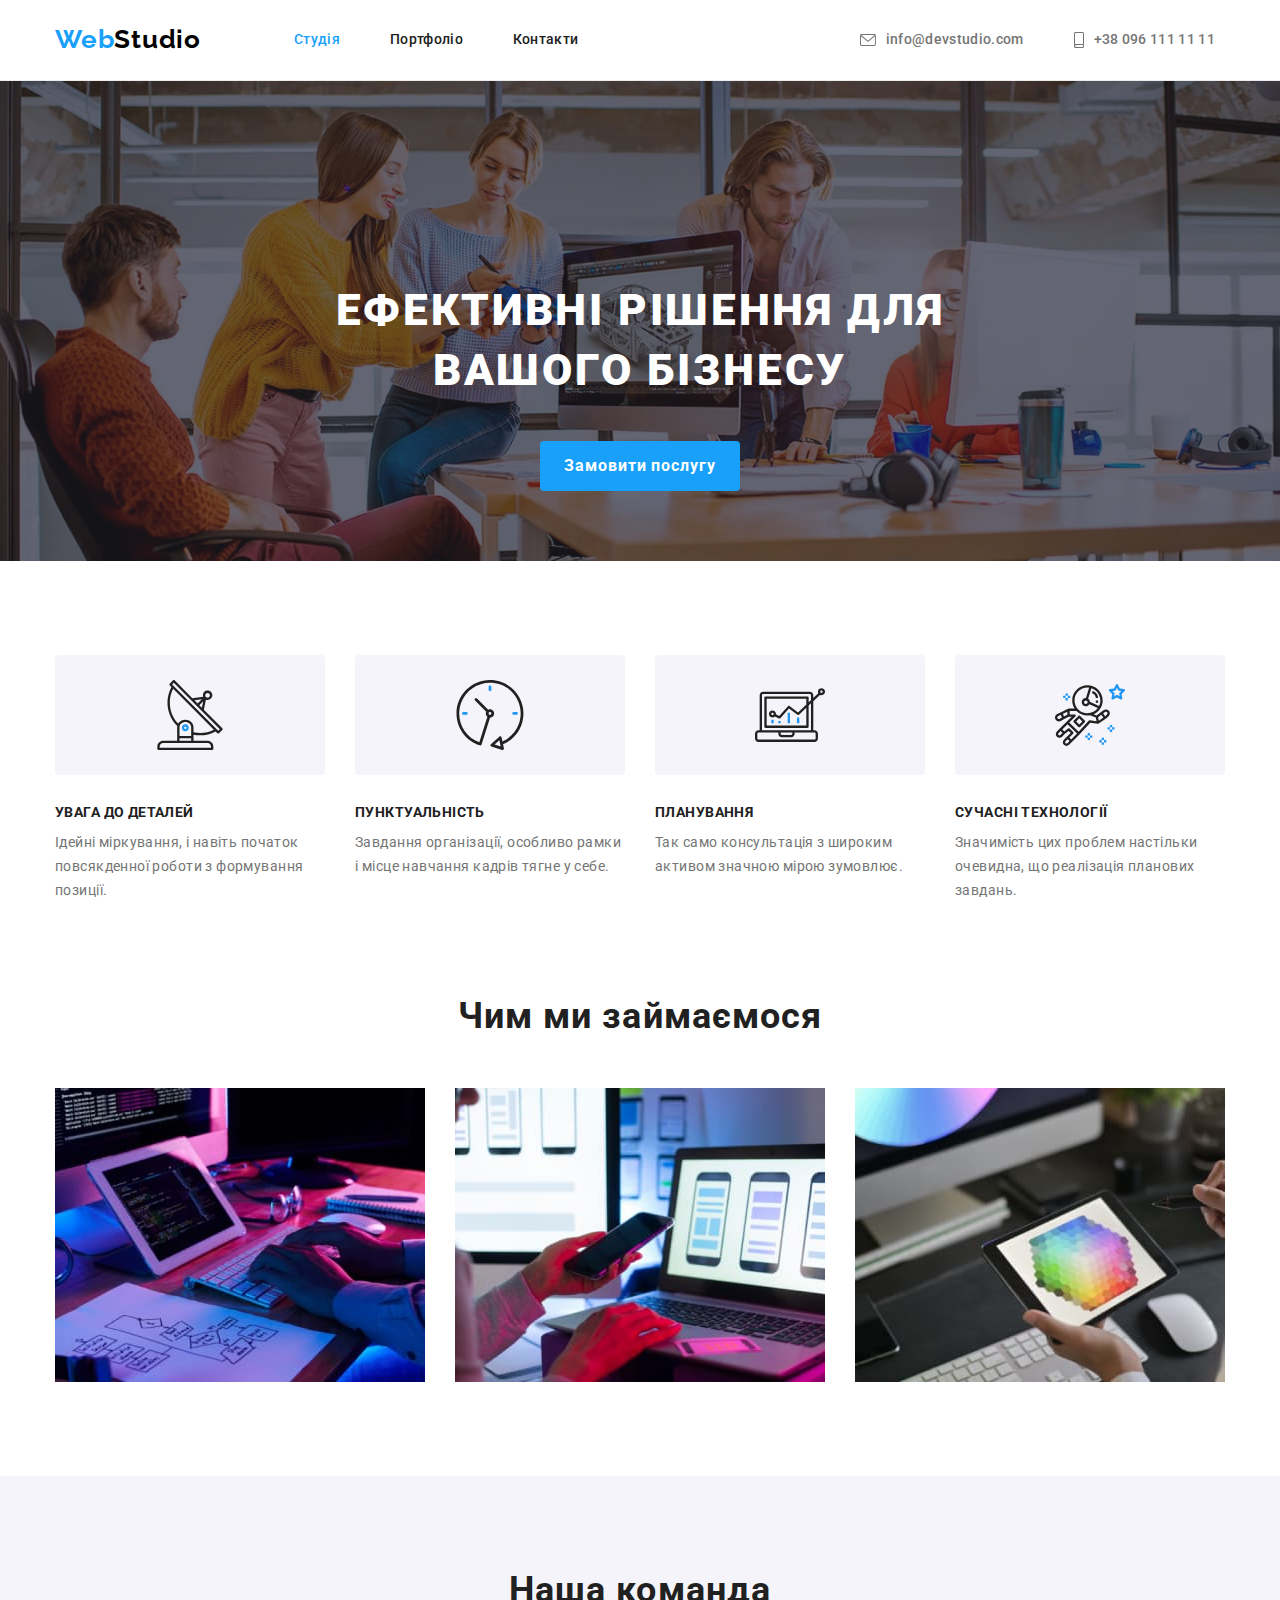
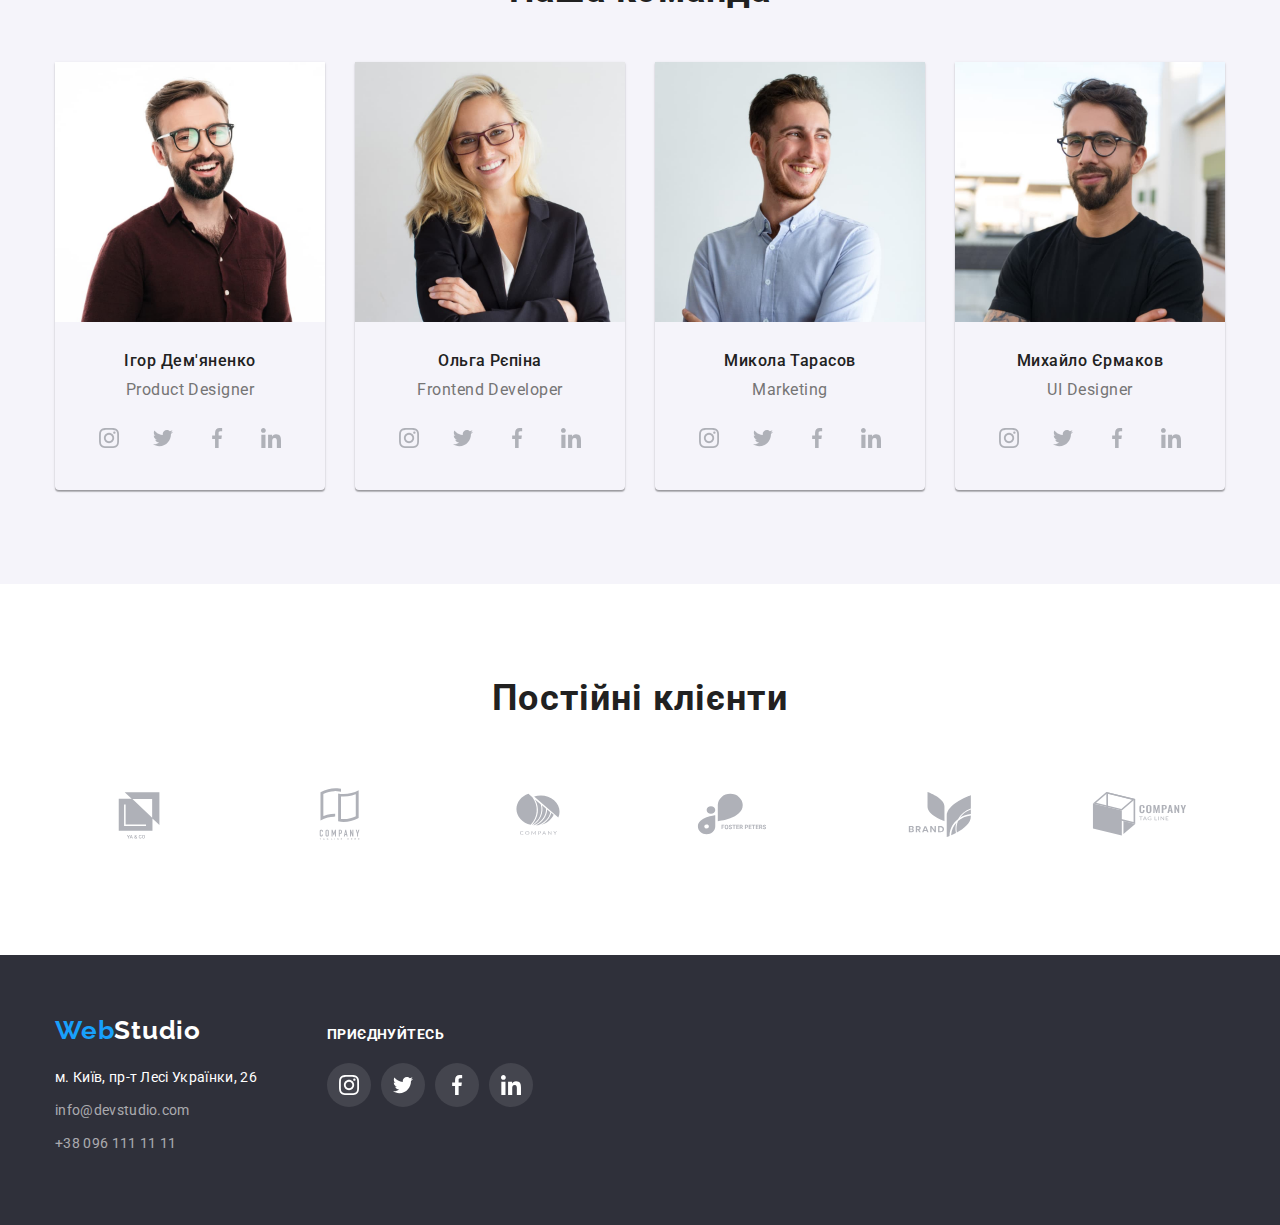
==== commit d4d22b36: "footer-join" ====
--- a/index.html
+++ b/index.html
@@ -329,44 +329,44 @@
       <section class="section">
         <div class="container">
           <h2 class="section-title">Постійні клієнти</h2>
-          <ul class="clients">
-            <li class="item">
-              <a href="" class="link">
+          <ul class="clients list">
+            <li class="clients-item">
+              <a href="" class="clients-item-link link">
                 <svg class="icon logo-1" width="106px" height="60px">
                   <use href="./images/sprite-min.svg#icon-logo-1"></use>
                 </svg>
               </a>
             </li>
-            <li class="item">
-              <a href="" class="link">
+            <li class="clients-item">
+              <a href="" class="clients-item-link link">
                 <svg class="icon logo-2" width="106px" height="60px">
                   <use href="./images/sprite-min.svg#icon-logo-2"></use>
                 </svg>
               </a>
             </li>
-            <li class="item">
-              <a href="" class="link">
+            <li class="clients-item">
+              <a href="" class="clients-item-link link">
                 <svg class="icon logo-3" width="106px" height="60px">
                   <use href="./images/sprite-min.svg#icon-logo-3"></use>
                 </svg>
               </a>
             </li>
-            <li class="item">
-              <a href="" class="link">
+            <li class="clients-item">
+              <a href="" class="clients-item-link link">
                 <svg class="icon logo-4" width="106px" height="60px">
                   <use href="./images/sprite-min.svg#icon-logo-4"></use>
                 </svg>
               </a>
             </li>
-            <li class="item">
-              <a href="" class="link">
+            <li class="clients-item">
+              <a href="" class="clients-item-link link">
                 <svg class="icon logo-5" width="106px" height="60px">
                   <use href="./images/sprite-min.svg#icon-logo-5"></use>
                 </svg>
               </a>
             </li>
-            <li class="item">
-              <a href="" class="link">
+            <li class="clients-item">
+              <a href="" class="clients-item-link link">
                 <svg class="icon logo-6" width="106px" height="60px">
                   <use href="./images/sprite-min.svg#icon-logo-6"></use>
                 </svg>
@@ -378,67 +378,74 @@
     </main>
 
     <footer>
-      <div class="container">
-        <a href="./index.html" class="logo link">
-          <span class="logo-first-text">Web</span
-          ><span class="logo-foot-second-text">Studio</span>
-        </a>
-
-        <address>
-          <ul class="list">
-            <li class="link-contact">
-              <a
-                href="https://goo.gl/maps/D8XiGMWLW442jAMw8"
-                target="_blank"
-                rel="noopener noreferrer"
-                class="footer-geolocation"
-                >м. Київ, пр-т Лесі Українки, 26</a
-              >
-            </li>
-            <li class="link-contact">
-              <a href="mailto:info@devstudio.com" class="footer-contacts"
-                >info@devstudio.com</a
-              >
-            </li>
-            <li class="link-contact">
-              <a href="tel:+380961111111" class="footer-contacts"
-                >+38 096 111 11 11</a
-              >
-            </li>
-          </ul>
-        </address>
-
-        <h3 class="title">Приєднуйтесь</h3>
-        <ul class="footer-social">
-          <li class="item list">
-            <a href="" class="link">
-              <svg class="icon instagram" width="20px" height="20px">
-                <use href="./images/sprite-min.svg#icon-instagram"></use>
-              </svg>
-            </a>
-          </li>
-          <li class="item list">
-            <a href="" class="link">
-              <svg class="icon twitter" width="20px" height="20px">
-                <use href="./images/sprite-min.svg#icon-twitter"></use>
-              </svg>
-            </a>
-          </li>
-          <li class="item list">
-            <a href="" class="link">
-              <svg class="icon facebook" width="20px" height="20px">
-                <use href="./images/sprite-min.svg#icon-facebook"></use>
-              </svg>
-            </a>
-          </li>
-          <li class="item list">
-            <a href="" class="link">
-              <svg class="icon linkedin" width="20px" height="20px">
-                <use href="./images/sprite-min.svg#icon-linkedin"></use>
-              </svg>
-            </a>
-          </li>
-        </ul>
+      <div class="container footer-box">
+        <div>
+          <a href="./index.html" class="logo link">
+            <span class="logo-first-text">Web</span
+            ><span class="logo-foot-second-text">Studio</span>
+          </a>
+
+          <address>
+            <ul class="list">
+              <li class="link-contact">
+                <a
+                  href="https://goo.gl/maps/D8XiGMWLW442jAMw8"
+                  target="_blank"
+                  rel="noopener noreferrer"
+                  class="footer-geolocation"
+                  >м. Київ, пр-т Лесі Українки, 26</a
+                >
+              </li>
+              <li class="link-contact">
+                <a href="mailto:info@devstudio.com" class="footer-contacts"
+                  >info@devstudio.com</a
+                >
+              </li>
+              <li class="link-contact">
+                <a href="tel:+380961111111" class="footer-contacts"
+                  >+38 096 111 11 11</a
+                >
+              </li>
+            </ul>
+          </address>
+        </div>
+
+        <div>
+          <h3 class="title">Приєднуйтесь</h3>
+
+          <div>
+            <ul class="footer-social">
+              <li class="footer-social-item list">
+                <a href="" class="footer-social-item-link link">
+                  <svg class="icon instagram" width="20px" height="20px">
+                    <use href="./images/sprite-min.svg#icon-instagram"></use>
+                  </svg>
+                </a>
+              </li>
+              <li class="footer-social-item list">
+                <a href="" class="footer-social-item-link link">
+                  <svg class="icon twitter" width="20px" height="20px">
+                    <use href="./images/sprite-min.svg#icon-twitter"></use>
+                  </svg>
+                </a>
+              </li>
+              <li class="footer-social-item list">
+                <a href="" class="footer-social-item-link link">
+                  <svg class="icon facebook" width="20px" height="20px">
+                    <use href="./images/sprite-min.svg#icon-facebook"></use>
+                  </svg>
+                </a>
+              </li>
+              <li class="footer-social-item list">
+                <a href="" class="footer-social-item-link link">
+                  <svg class="icon linkedin" width="20px" height="20px">
+                    <use href="./images/sprite-min.svg#icon-linkedin"></use>
+                  </svg>
+                </a>
+              </li>
+            </ul>
+          </div>
+        </div>
       </div>
     </footer>
   </body>
--- a/css/styles.css
+++ b/css/styles.css
@@ -50,7 +50,7 @@
 
 /* форматування логотипу (в навігації слово поділене на дві частини і у утері також) */
 .logo {
-        display: block;
+    display: block;
     font-family: 'Raleway';
     font-size: 26px;
     font-weight: 700;
@@ -148,11 +148,8 @@
     margin-left: auto;
     margin-right: auto;
     background-color: var(--secondary-bg-color);
-    background-image: linear-gradient(
-        to right,
-        rgba(47, 48, 58, 0.4),
-        rgba(0, 0, 0, 0.4)
-    ), url(../images/img-min.jpg);
+    background-image: linear-gradient(rgba(47, 48, 58, 0.4),
+        rgba(47, 48, 58, 0.4)), url(../images/img-min.jpg);
     background-repeat: no-repeat;
     background-position: center;
     background-size: cover;
@@ -314,42 +311,6 @@
     color: #ffffff;
 }
 
-/* 
-.social {
-    display: flex;
-    margin-right: auto;
-    margin-left: auto;
-    width: 206px;
-}
-
-.social-item {
-    display: inline-flex;
-    margin-right: 10px;
-    width: 44px;
-    height: 44px;
-    align-items: center;
-    justify-content: center;
-    
-    border-radius: 50%;
-}
-
-.social-item .link{
-    color: #afb1b8;
-}
-
-.social-item:hover{
-    background-color: var(--accent-color);
-}
-
-.social-item:hover .icon{
-    fill: #ffffff;
-}
-
-.social .social-item:last-child {
-    margin-right: 0;
-}
- */
-
 img {
     display: block;
     max-width: 100%;
@@ -382,14 +343,12 @@
     color: var(--secondary-text-color);
 }
 
-.clients{
-    display: flex;
-    flex-wrap: wrap;
-
-    list-style: none;
-}
-
-.clients .item{
+.clients {
+    display: flex;
+    flex-wrap: wrap;
+}
+
+.clients-item-link {
     display: flex;
     width: 170px;
     height: 92px;
@@ -397,40 +356,34 @@
     align-items: center;
 
     color: #afb1b8;
-    
-}
-.clients .item:not(:last-child) {
+
+}
+
+.clients-item:not(:last-child) {
     margin-right: 30px;
 }
 
-
-.clients .link  {
-    color: inherit;
-}
-
-.clients .link:hover {
+.clients-item-link:hover,
+.clients-item-link:focus {
+    border-radius: 4px;
+    outline: 1px solid var(--accent-color);
+
     color: var(--accent-color);
 }
 
-.clients .icon {
-    fill: currentColor;
-}
-
-.clients .icon:hover {
-    fill: currentColor;
-}
 
 footer {
+    display: flex;
     padding-top: 60px;
     padding-bottom: 60px;
     margin-left: auto;
     margin-right: auto;
 
-    align-items: baseline;
+    /* align-items: baseline; */
     background: var(--secondary-bg-color);
 }
 
-footer .link{
+footer .link:nth-child(1){
     margin-bottom: 20px;
 }
 
@@ -459,11 +412,6 @@
     color: var(--accent-color);
 }
 
-address {
-    display: inline-flex;
-    flex-wrap: wrap;
-}
-
 footer .title {
     display: inline-flex;
     flex-wrap: wrap;
@@ -480,15 +428,11 @@
 }
 
 .footer-social {
-    display: inline-flex;
-    flex-wrap: wrap;
-}
-
-.footer-social .link {
-    margin-bottom: 0;
-}
-
-.footer-social .item {
+    display: flex;
+    margin-left: 70px;
+}
+
+.footer-social-item-link {
     display: inline-flex;
     width: 44px;
     height: 44px;
@@ -497,41 +441,40 @@
     border-radius: 50%;
     background: rgba(255, 255, 255, 0.1);
 
+    cursor: pointer;
     color: #ffffff;
 }
 
-.footer-social .item:not(:last-child) {
+
+.footer-social-item:not(:last-child) {
     margin-right: 10px;
 }
 
-.footer-social .link {
-    color: currentColor;
-}
-
-.footer-social .icon {
-    display: flex;
+.footer-social-item-link.icon {
     fill: currentColor;
 } 
 
-.footer-social .item:hover {
+.footer-social-item-link:hover,
+.footer-social-item-link:focus  {
     background: var(--accent-color);
 }
 
-.footer-social .icon {
-    fill: currentColor;
-}
-
-.footer-social .icon:hover {
-    fill: currentColor;
-}
-
 .link-contact {
-    margin-bottom: 12px;
+    margin-bottom: 9px;
 }
 
 .site-nav .current {
     color: var(--accent-color);
 }
+
+
+.footer-box {
+    display: inline-flex;
+    flex-wrap: wrap;
+    align-items: baseline;
+}
+
+
 
 /* site-page potfolio */
 
